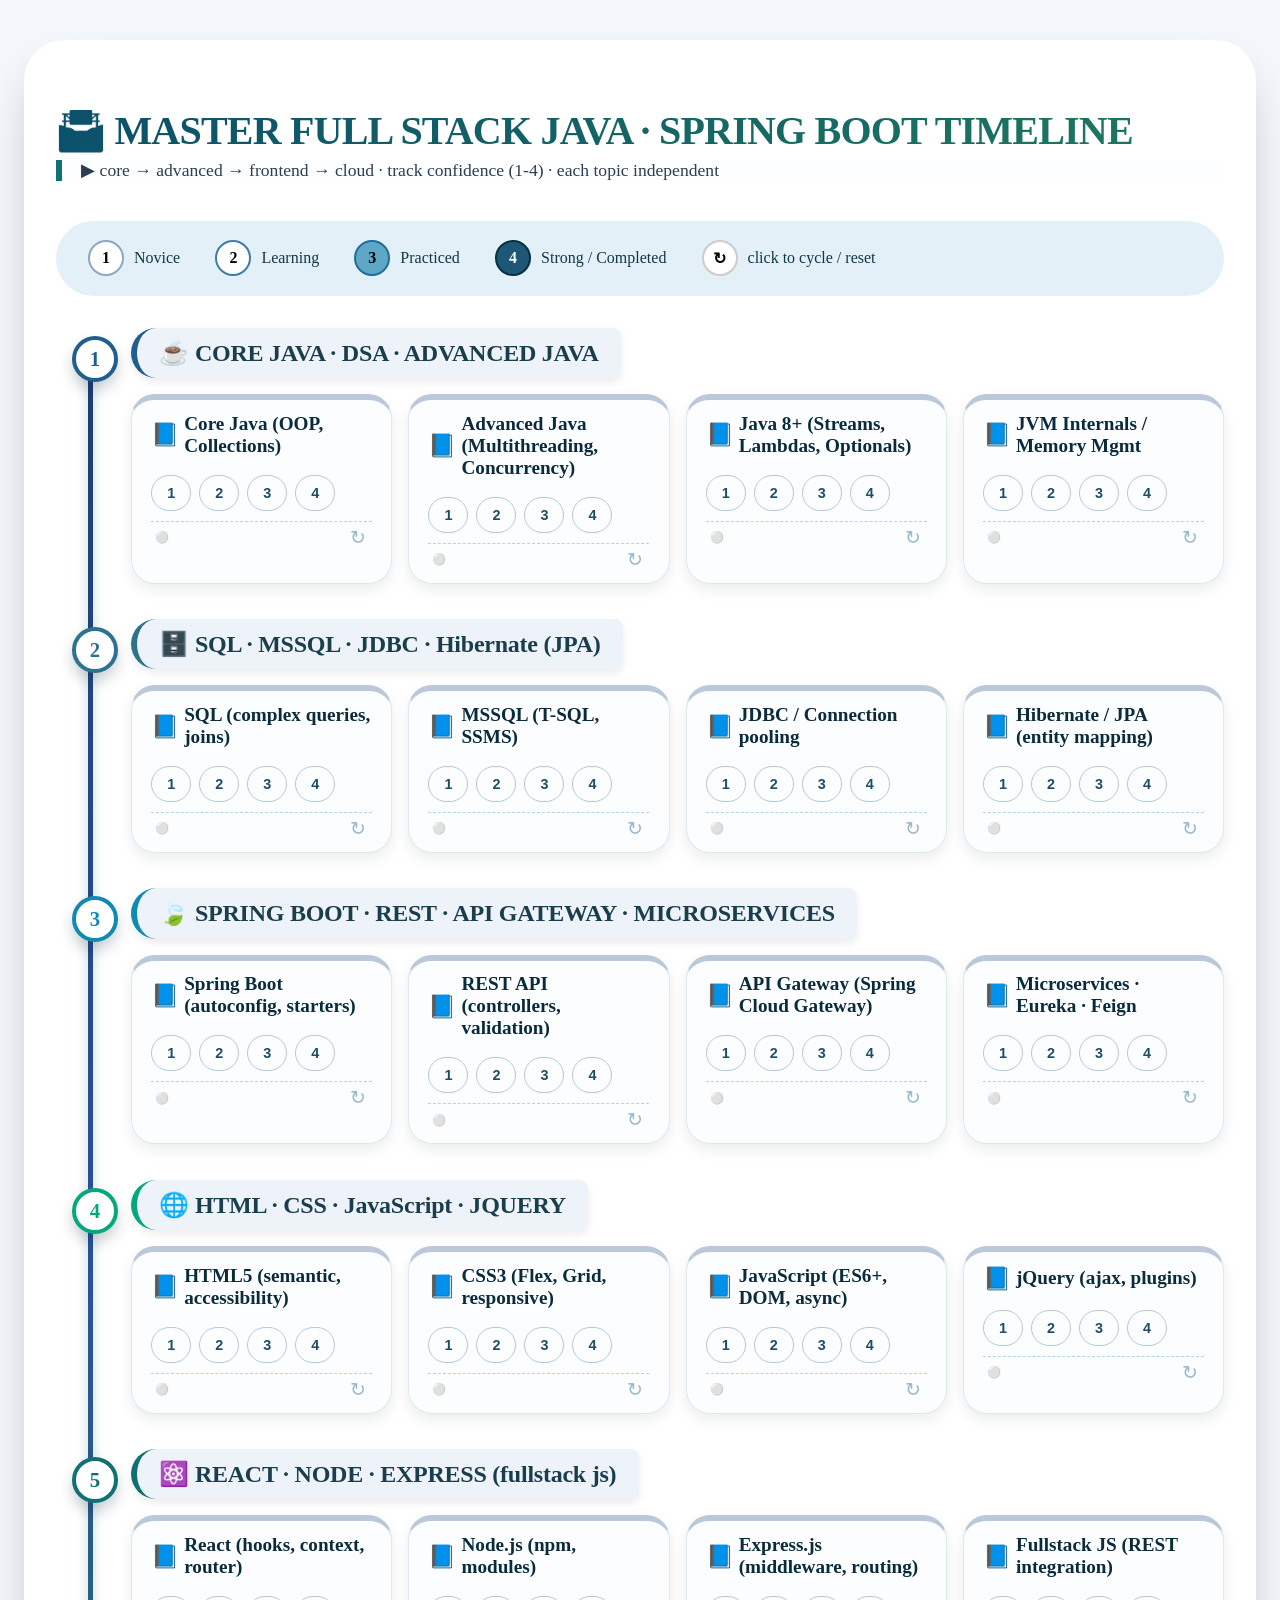
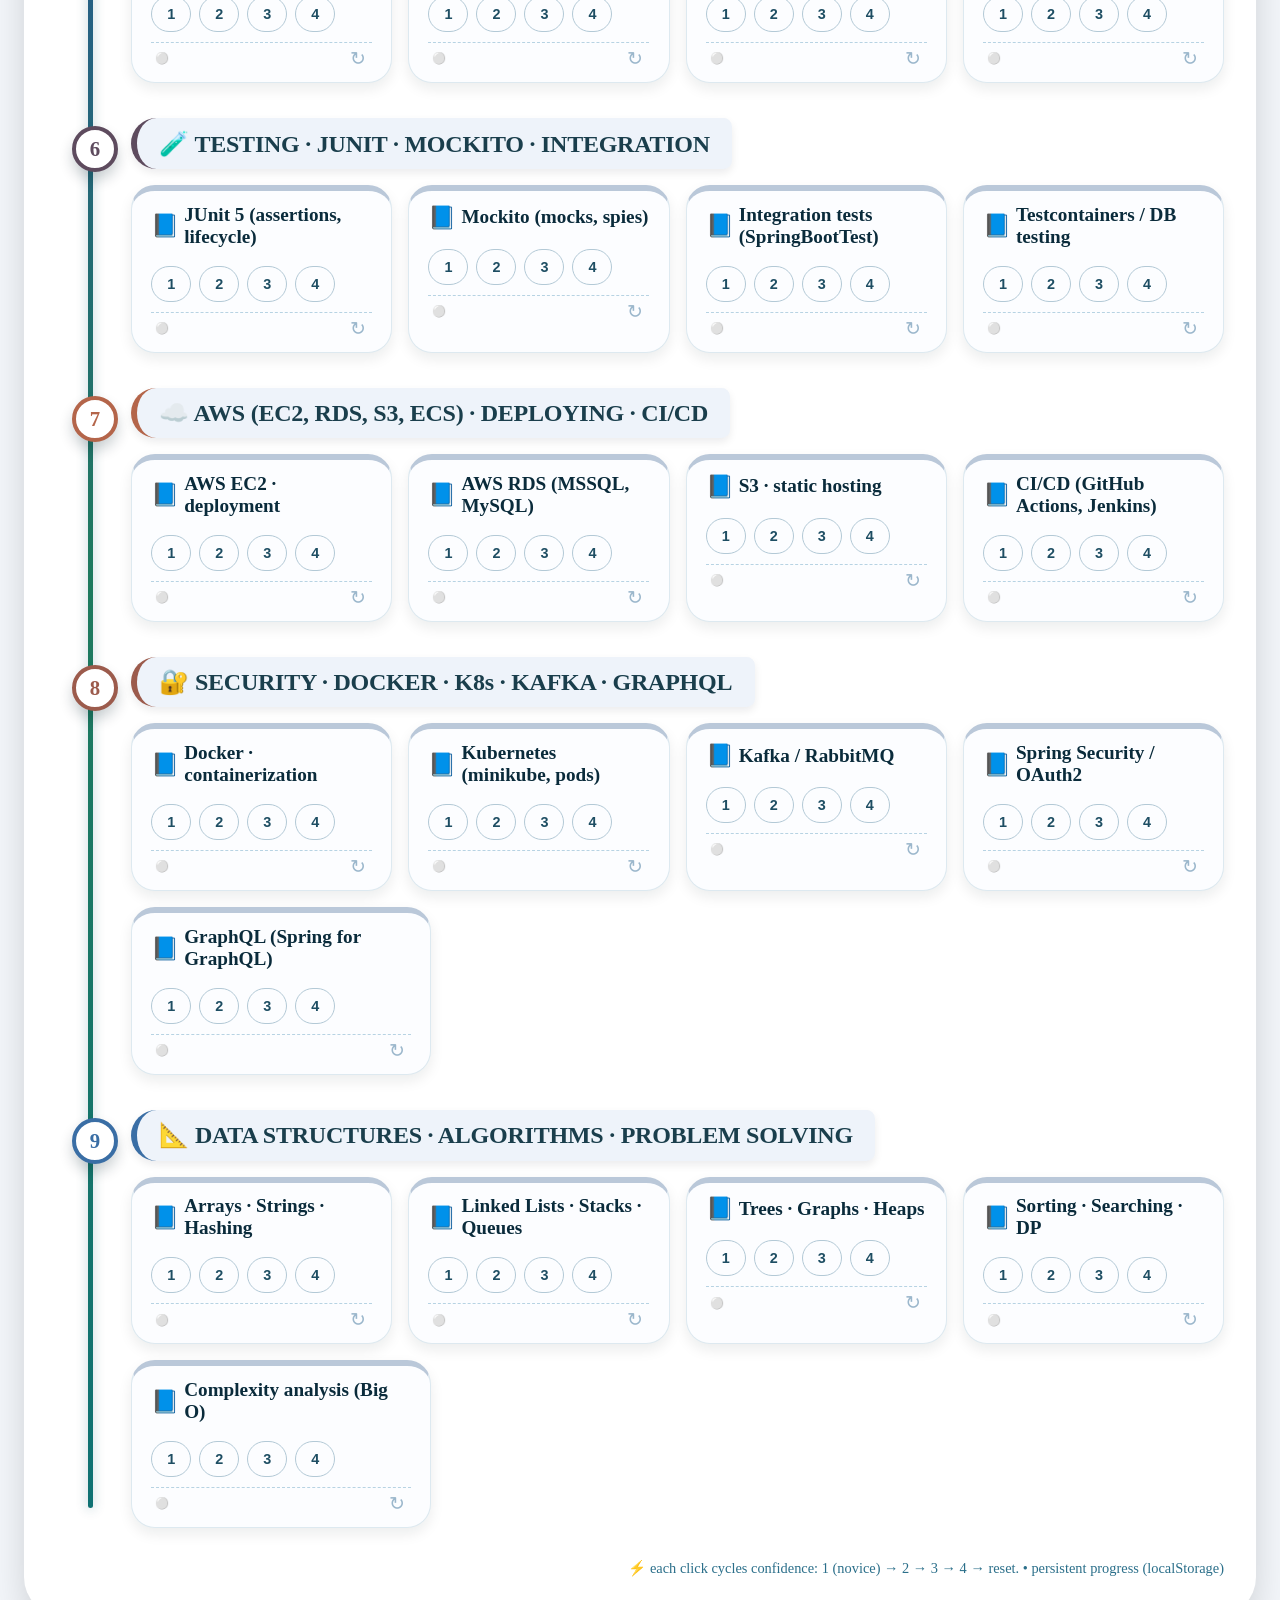
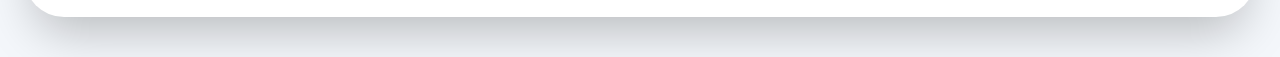
==== index.html @ e8935677 "full stack developer road map" ====
<!DOCTYPE html>
<html lang="en">

<head>
    <meta charset="UTF-8">
    <meta name="viewport" content="width=device-width, initial-scale=1.0">
    <title>Full Stack Java · SpringBoot · interactive roadmap</title>
    <link rel="stylesheet" href="style.css">
</head>

<body>
    <div class="roadmap-container">
        <h1>🛣️ MASTER FULL STACK JAVA · SPRING BOOT TIMELINE</h1>
        <div class="sub">▶ core → advanced → frontend → cloud · track confidence (1‑4) · each topic independent</div>

        <!-- LEGEND confidence levels -->
        <div class="legend">
            <div class="legend-item"><span class="legend-box" style="border-color:#8ba9c2;">1</span><span
                    class="legend-label">Novice</span></div>
            <div class="legend-item"><span class="legend-box" style="border-color:#3d7ea6;">2</span><span
                    class="legend-label">Learning</span></div>
            <div class="legend-item"><span class="legend-box"
                    style="border-color:#1f6e9c;background:#5fa7c7;">3</span><span class="legend-label">Practiced</span>
            </div>
            <div class="legend-item"><span class="legend-box"
                    style="border-color:#073042;background:#1e5775;color:white;">4</span><span
                    class="legend-label">Strong / Completed</span></div>
            <div class="legend-item"><span class="legend-box" style="border-color:#ccc; background:#fff;">↻</span><span
                    class="legend-label">click to cycle / reset</span></div>
        </div>

        <!-- TIMELINE BLOCKS (milestones) -->
        <div class="timeline" id="timelineRoot">
            <!-- MILESTONE 1 · CORE JAVA & DSA -->
            <div class="milestone" data-milestone="1">
                <div class="milestone-marker">1</div>
                <div class="milestone-header" style="border-left-color: #1f5e8e;">☕ CORE JAVA · DSA · ADVANCED JAVA
                </div>
                <div class="topic-grid" id="group-core"></div>
            </div>

            <!-- MILESTONE 2 · DATABASE & BACKEND BASICS -->
            <div class="milestone" data-milestone="2">
                <div class="milestone-marker">2</div>
                <div class="milestone-header" style="border-left-color: #2d728f;">🗄️ SQL · MSSQL · JDBC · Hibernate
                    (JPA)</div>
                <div class="topic-grid" id="group-db"></div>
            </div>

            <!-- MILESTONE 3 · SPRING BOOT & REST & API GATEWAY -->
            <div class="milestone" data-milestone="3">
                <div class="milestone-marker">3</div>
                <div class="milestone-header" style="border-left-color: #118ab2;">🍃 SPRING BOOT · REST · API GATEWAY ·
                    MICROSERVICES</div>
                <div class="topic-grid" id="group-spring"></div>
            </div>

            <!-- MILESTONE 4 · FRONTEND FUNDAMENTALS (HTML/CSS/JS) -->
            <div class="milestone" data-milestone="4">
                <div class="milestone-marker">4</div>
                <div class="milestone-header" style="border-left-color: #06a77d;">🌐 HTML · CSS · JavaScript · JQUERY
                </div>
                <div class="topic-grid" id="group-front-core"></div>
            </div>

            <!-- MILESTONE 5 · ADVANCED FRONTEND & REACT -->
            <div class="milestone" data-milestone="5">
                <div class="milestone-marker">5</div>
                <div class="milestone-header" style="border-left-color: #0f7173;">⚛️ REACT · NODE · EXPRESS (fullstack
                    js)</div>
                <div class="topic-grid" id="group-react"></div>
            </div>

            <!-- MILESTONE 6 · TESTING · JUNIT · DEV OPS BASICS -->
            <div class="milestone" data-milestone="6">
                <div class="milestone-marker">6</div>
                <div class="milestone-header" style="border-left-color: #5e4b5e;">🧪 TESTING · JUNIT · MOCKITO ·
                    INTEGRATION</div>
                <div class="topic-grid" id="group-test"></div>
            </div>

            <!-- MILESTONE 7 · AWS · DEPLOYMENT -->
            <div class="milestone" data-milestone="7">
                <div class="milestone-marker">7</div>
                <div class="milestone-header" style="border-left-color: #b4654a;">☁️ AWS (EC2, RDS, S3, ECS) · DEPLOYING
                    · CI/CD</div>
                <div class="topic-grid" id="group-aws"></div>
            </div>

            <!-- MILESTONE 8 · ADDITIONAL MASTER TOPICS (extra) -->
            <div class="milestone" data-milestone="8">
                <div class="milestone-marker">8</div>
                <div class="milestone-header" style="border-left-color: #9c5b4c;">🔐 SECURITY · DOCKER · K8s · KAFKA ·
                    GRAPHQL</div>
                <div class="topic-grid" id="group-master"></div>
            </div>

            <!-- MILESTONE 9 · DATA STRUCTURES & ALGORITHMS (explicit) -->
            <div class="milestone" data-milestone="9">
                <div class="milestone-marker">9</div>
                <div class="milestone-header" style="border-left-color: #3a6ea5;">📐 DATA STRUCTURES · ALGORITHMS ·
                    PROBLEM SOLVING</div>
                <div class="topic-grid" id="group-dsa"></div>
            </div>
        </div>

        <div class="footer-note">
            ⚡ each click cycles confidence: 1 (novice) → 2 → 3 → 4 → reset. • persistent progress (localStorage)
        </div>
    </div>

    <script>
        (function () {
            // ---------- master topic list with categories ----------
            const topics = [
                // milestone 1 (core java & advanced)
                { id: 'core1', name: 'Core Java (OOP, Collections)', milestone: 1 },
                { id: 'core2', name: 'Advanced Java (Multithreading, Concurrency)', milestone: 1 },
                { id: 'core3', name: 'Java 8+ (Streams, Lambdas, Optionals)', milestone: 1 },
                { id: 'core4', name: 'JVM Internals / Memory Mgmt', milestone: 1 },
                // milestone 2 (sql, mssql, jpa)
                { id: 'db1', name: 'SQL (complex queries, joins)', milestone: 2 },
                { id: 'db2', name: 'MSSQL (T-SQL, SSMS)', milestone: 2 },
                { id: 'db3', name: 'JDBC / Connection pooling', milestone: 2 },
                { id: 'db4', name: 'Hibernate / JPA (entity mapping)', milestone: 2 },
                // milestone 3 (spring boot, api gateway, rest)
                { id: 'sb1', name: 'Spring Boot (autoconfig, starters)', milestone: 3 },
                { id: 'sb2', name: 'REST API (controllers, validation)', milestone: 3 },
                { id: 'sb3', name: 'API Gateway (Spring Cloud Gateway)', milestone: 3 },
                { id: 'sb4', name: 'Microservices · Eureka · Feign', milestone: 3 },
                // milestone 4 (html, css, js, jquery)
                { id: 'front1', name: 'HTML5 (semantic, accessibility)', milestone: 4 },
                { id: 'front2', name: 'CSS3 (Flex, Grid, responsive)', milestone: 4 },
                { id: 'front3', name: 'JavaScript (ES6+, DOM, async)', milestone: 4 },
                { id: 'front4', name: 'jQuery (ajax, plugins)', milestone: 4 },
                // milestone 5 (react, node, express)
                { id: 'react1', name: 'React (hooks, context, router)', milestone: 5 },
                { id: 'react2', name: 'Node.js (npm, modules)', milestone: 5 },
                { id: 'react3', name: 'Express.js (middleware, routing)', milestone: 5 },
                { id: 'react4', name: 'Fullstack JS (REST integration)', milestone: 5 },
                // milestone 6 (junit, testing)
                { id: 'test1', name: 'JUnit 5 (assertions, lifecycle)', milestone: 6 },
                { id: 'test2', name: 'Mockito (mocks, spies)', milestone: 6 },
                { id: 'test3', name: 'Integration tests (SpringBootTest)', milestone: 6 },
                { id: 'test4', name: 'Testcontainers / DB testing', milestone: 6 },
                // milestone 7 (aws, deploying)
                { id: 'aws1', name: 'AWS EC2 · deployment', milestone: 7 },
                { id: 'aws2', name: 'AWS RDS (MSSQL, MySQL)', milestone: 7 },
                { id: 'aws3', name: 'S3 · static hosting', milestone: 7 },
                { id: 'aws4', name: 'CI/CD (GitHub Actions, Jenkins)', milestone: 7 },
                // milestone 8 (master / extra tech)
                { id: 'master1', name: 'Docker · containerization', milestone: 8 },
                { id: 'master2', name: 'Kubernetes (minikube, pods)', milestone: 8 },
                { id: 'master3', name: 'Kafka / RabbitMQ', milestone: 8 },
                { id: 'master4', name: 'Spring Security / OAuth2', milestone: 8 },
                { id: 'master5', name: 'GraphQL (Spring for GraphQL)', milestone: 8 },
                // milestone 9 (data structures & algorithms)
                { id: 'dsa1', name: 'Arrays · Strings · Hashing', milestone: 9 },
                { id: 'dsa2', name: 'Linked Lists · Stacks · Queues', milestone: 9 },
                { id: 'dsa3', name: 'Trees · Graphs · Heaps', milestone: 9 },
                { id: 'dsa4', name: 'Sorting · Searching · DP', milestone: 9 },
                { id: 'dsa5', name: 'Complexity analysis (Big O)', milestone: 9 },
            ];

            // store confidence values (0-4)  0 = none (displays as empty)
            let confidenceMap = new Map(); // id -> 1|2|3|4

            // ---------- load from localStorage ----------
            const stored = localStorage.getItem('fs_java_roadmap_conf');
            if (stored) {
                try {
                    const parsed = JSON.parse(stored);
                    if (Array.isArray(parsed)) {
                        parsed.forEach(([id, level]) => {
                            if (level >= 1 && level <= 4) confidenceMap.set(id, level);
                        });
                    }
                } catch (e) { }
            }

            // ---------- helper to save ----------
            function saveToStorage() {
                const arr = Array.from(confidenceMap.entries());
                localStorage.setItem('fs_java_roadmap_conf', JSON.stringify(arr));
            }

            // ---------- render topic card ----------
            function renderTopic(topic) {
                const conf = confidenceMap.get(topic.id) || 0;
                const card = document.createElement('div');
                card.className = 'topic-card';
                card.dataset.id = topic.id;
                card.dataset.milestone = topic.milestone;

                const titleDiv = document.createElement('div');
                titleDiv.className = 'topic-title';
                titleDiv.innerHTML = `<span>📘</span> ${topic.name}`;

                const levelsDiv = document.createElement('div');
                levelsDiv.className = 'confidence-levels';

                // create four confidence buttons
                for (let i = 1; i <= 4; i++) {
                    const btn = document.createElement('button');
                    btn.className = `conf-btn ${conf === i ? `active-${i}` : ''}`;
                    btn.textContent = i;
                    btn.dataset.level = i;
                    btn.addEventListener('click', (e) => {
                        e.stopPropagation();
                        let current = confidenceMap.get(topic.id) || 0;
                        let newLevel;
                        if (current === i) {
                            // same as current -> reset to 0 (remove)
                            confidenceMap.delete(topic.id);
                            newLevel = 0;
                        } else {
                            confidenceMap.set(topic.id, i);
                            newLevel = i;
                        }
                        saveToStorage();
                        // re-render whole milestone group (to keep consistent)
                        renderMilestoneGroup(topic.milestone);
                    });
                    levelsDiv.appendChild(btn);
                }

                // reset button (fast reset)
                const footerDiv = document.createElement('div');
                footerDiv.className = 'card-footer';
                const resetBtn = document.createElement('button');
                resetBtn.className = 'reset-topic';
                resetBtn.innerHTML = '↻';
                resetBtn.title = 'reset confidence';
                resetBtn.addEventListener('click', (e) => {
                    e.stopPropagation();
                    if (confidenceMap.has(topic.id)) {
                        confidenceMap.delete(topic.id);
                        saveToStorage();
                        renderMilestoneGroup(topic.milestone);
                    }
                });

                const confLabel = document.createElement('span');
                confLabel.className = 'conf-label';
                confLabel.textContent = conf ? `Lv ${conf}` : '⚪';

                footerDiv.appendChild(confLabel);
                footerDiv.appendChild(resetBtn);

                card.appendChild(titleDiv);
                card.appendChild(levelsDiv);
                card.appendChild(footerDiv);
                return card;
            }

            // render a whole milestone group (by number)
            function renderMilestoneGroup(milestoneNum) {
                const groupMap = {
                    1: 'group-core',
                    2: 'group-db',
                    3: 'group-spring',
                    4: 'group-front-core',
                    5: 'group-react',
                    6: 'group-test',
                    7: 'group-aws',
                    8: 'group-master',
                    9: 'group-dsa',
                };
                const containerId = groupMap[milestoneNum];
                if (!containerId) return;
                const container = document.getElementById(containerId);
                if (!container) return;

                // clear container
                container.innerHTML = '';
                const filtered = topics.filter(t => t.milestone === milestoneNum);
                filtered.forEach(t => {
                    container.appendChild(renderTopic(t));
                });
            }

            // initial render of all groups
            function renderAll() {
                for (let m = 1; m <= 9; m++) {
                    renderMilestoneGroup(m);
                }
            }

            renderAll();

            // optional: global reset (double-click on header resets milestone? not needed but ok)
            // ensure local storage updates

            // save any missing
            window.addEventListener('beforeunload', function () {
                saveToStorage();
            });

            // if you want to allow resetting a milestone: implement later
        })();
    </script>
    <!-- extra manual: guarantee that dsa topics includes all needed -->
    <!-- also includes api fetch gateway, express, node, etc. already present -->
</body>

</html>
---- style.css ----
<style>* {
    box-sizing: border-box;
    margin: 0;
    font-family: 'Inter', 'Segoe UI', system-ui, sans-serif;
}

body {
    background: #f4f7fb;
    display: flex;
    justify-content: center;
    padding: 2rem 1rem;
}

.roadmap-container {
    max-width: 1300px;
    width: 100%;
    background: white;
    border-radius: 2.5rem;
    box-shadow: 0 25px 50px -12px rgba(0, 0, 0, 0.25);
    padding: 2.5rem 2rem;
}

h1 {
    font-size: 2.5rem;
    font-weight: 700;
    letter-spacing: -0.02em;
    background: linear-gradient(145deg, #0B4F6C, #1E7A5E);
    -webkit-background-clip: text;
    -webkit-text-fill-color: transparent;
    background-clip: text;
    margin-bottom: 0.4rem;
    display: flex;
    align-items: center;
    gap: 0.75rem;
}

.sub {
    color: #2c3e50;
    font-size: 1.1rem;
    margin-bottom: 2.5rem;
    border-left: 6px solid #0F7173;
    padding-left: 1.2rem;
    background: #f0f9ff30;
    border-radius: 0 8px 8px 0;
}

/* timeline structure */
.timeline {
    position: relative;
    display: flex;
    flex-direction: column;
    margin: 2rem 0;
}

.timeline::before {
    content: '';
    position: absolute;
    left: 32px;
    top: 20px;
    bottom: 20px;
    width: 5px;
    background: linear-gradient(to bottom, #1e3c72, #2a5298, #1e7a5e, #0F7173);
    border-radius: 8px;
    box-shadow: 0 2px 12px rgba(0, 80, 100, 0.3);
}

/* milestone group */
.milestone {
    position: relative;
    margin-bottom: 2.2rem;
    padding-left: 75px;
}

.milestone:last-child {
    margin-bottom: 0;
}

.milestone-marker {
    position: absolute;
    left: 16px;
    top: 8px;
    width: 38px;
    height: 38px;
    background: white;
    border: 4px solid;
    border-radius: 40px;
    display: flex;
    align-items: center;
    justify-content: center;
    font-weight: 800;
    font-size: 1.3rem;
    box-shadow: 0 8px 14px rgba(0, 30, 40, 0.2);
    z-index: 3;
}

.milestone:nth-child(1) .milestone-marker {
    border-color: #1f5e8e;
    color: #1f5e8e;
}

.milestone:nth-child(2) .milestone-marker {
    border-color: #2d728f;
    color: #2d728f;
}

.milestone:nth-child(3) .milestone-marker {
    border-color: #118ab2;
    color: #118ab2;
}

.milestone:nth-child(4) .milestone-marker {
    border-color: #06a77d;
    color: #06a77d;
}

.milestone:nth-child(5) .milestone-marker {
    border-color: #0f7173;
    color: #0f7173;
}

.milestone:nth-child(6) .milestone-marker {
    border-color: #5e4b5e;
    color: #5e4b5e;
}

.milestone:nth-child(7) .milestone-marker {
    border-color: #b4654a;
    color: #b4654a;
}

.milestone:nth-child(8) .milestone-marker {
    border-color: #9c5b4c;
    color: #9c5b4c;
}

.milestone:nth-child(9) .milestone-marker {
    border-color: #3a6ea5;
    color: #3a6ea5;
}

.milestone-header {
    background: #eef3fa;
    padding: 0.7rem 1.4rem;
    border-radius: 60px 20px 20px 60px;
    display: inline-block;
    font-weight: 700;
    font-size: 1.5rem;
    letter-spacing: -0.01em;
    color: #1a3e4c;
    box-shadow: 0 4px 8px rgba(0, 10, 20, 0.08);
    border-left: 6px solid currentColor;
    margin-bottom: 1rem;
}

.topic-grid {
    display: flex;
    flex-wrap: wrap;
    gap: 1rem;
}

.topic-card {
    background: white;
    border-radius: 24px;
    padding: 0.8rem 1.2rem 0.8rem 1.2rem;
    box-shadow: 0 6px 14px rgba(0, 20, 30, 0.08);
    border: 1px solid #dde9f0;
    flex: 1 1 200px;
    max-width: 260px;
    min-width: 190px;
    transition: 0.2s;
    border-top: 6px solid #bac8d9;
    display: flex;
    flex-direction: column;
    background: #fcfdff;
}

.topic-card:hover {
    transform: translateY(-4px);
    box-shadow: 0 18px 28px -6px #1e4b5e30;
}

.topic-title {
    font-weight: 700;
    font-size: 1.2rem;
    color: #0a2b3b;
    display: flex;
    align-items: center;
    gap: 5px;
    margin-bottom: 8px;
}

.topic-title span {
    font-size: 1.4rem;
}

.confidence-levels {
    display: flex;
    gap: 8px;
    margin: 10px 0 4px;
    flex-wrap: wrap;
}

.conf-btn {
    background: transparent;
    border: 1.5px solid #b3c9d6;
    color: #1e4e63;
    width: 40px;
    height: 36px;
    border-radius: 40px;
    font-weight: 700;
    font-size: 0.9rem;
    cursor: pointer;
    display: flex;
    align-items: center;
    justify-content: center;
    transition: 0.15s;
}

.conf-btn.active-1 {
    background: #ccdee8;
    border-color: #3d7ea6;
    color: #0f3750;
    box-shadow: 0 2px 6px #2c7aa050;
}

.conf-btn.active-2 {
    background: #a9cee4;
    border-color: #1f6e9c;
    color: #0b2b3f;
    font-weight: 800;
}

.conf-btn.active-3 {
    background: #5fa7c7;
    border-color: #0d4f73;
    color: white;
}

.conf-btn.active-4 {
    background: #1e5775;
    border-color: #073042;
    color: white;
    font-weight: 800;
    box-shadow: 0 0 0 2px white, 0 0 0 4px #1e5775;
}

.conf-label {
    font-size: 0.7rem;
    text-transform: uppercase;
    letter-spacing: 0.4px;
    color: #326f8c;
    margin-left: 4px;
}

.card-footer {
    font-size: 0.75rem;
    color: #647e94;
    display: flex;
    justify-content: space-between;
    align-items: center;
    margin-top: 6px;
    border-top: 1px dashed #b7d3e3;
    padding-top: 5px;
}

.reset-topic {
    background: none;
    border: none;
    color: #9bb7cc;
    font-size: 1.2rem;
    cursor: pointer;
    border-radius: 20px;
    line-height: 1;
}

.reset-topic:hover {
    color: #d1524d;
}

/* legend */
.legend {
    display: flex;
    flex-wrap: wrap;
    gap: 2.2rem;
    background: #e3f0f7;
    padding: 1.2rem 2rem;
    border-radius: 48px;
    margin: 2.5rem 0 0.5rem;
    align-items: center;
}

.legend-item {
    display: flex;
    align-items: center;
    gap: 10px;
}

.legend-box {
    width: 32px;
    height: 32px;
    border-radius: 32px;
    border: 2px solid;
    background: white;
    font-weight: 800;
    display: flex;
    align-items: center;
    justify-content: center;
}

.legend-label {
    font-weight: 500;
    color: #103845;
}

.footer-note {
    text-align: right;
    font-size: 0.9rem;
    color: #2b6f8a;
    margin-top: 1rem;
}

button {
    user-select: none;
}

</style>
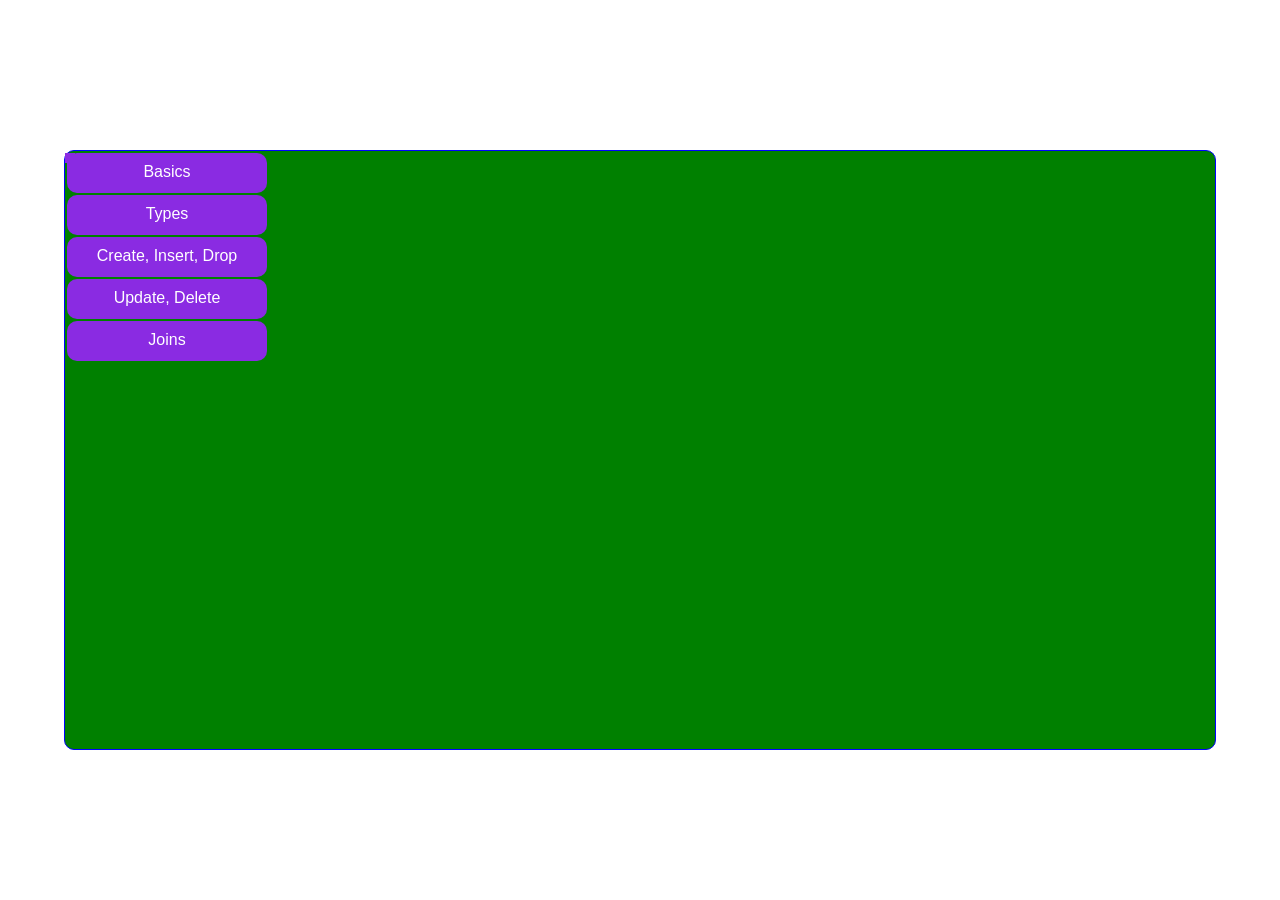
==== commit 30e772b8: "Full stack Developer Roadmap" ====
--- a/index.html
+++ b/index.html
@@ -1,306 +1,28 @@
 <!DOCTYPE html>
 <html lang="en">
-
 <head>
     <meta charset="UTF-8">
     <meta name="viewport" content="width=device-width, initial-scale=1.0">
-    <title>Full Stack Java · SpringBoot · interactive roadmap</title>
+    <title>Full Stack Developer Road Map </title>
     <link rel="stylesheet" href="style.css">
 </head>
+<body>
 
-<body>
-    <div class="roadmap-container">
-        <h1>🛣️ MASTER FULL STACK JAVA · SPRING BOOT TIMELINE</h1>
-        <div class="sub">▶ core → advanced → frontend → cloud · track confidence (1‑4) · each topic independent</div>
-
-        <!-- LEGEND confidence levels -->
-        <div class="legend">
-            <div class="legend-item"><span class="legend-box" style="border-color:#8ba9c2;">1</span><span
-                    class="legend-label">Novice</span></div>
-            <div class="legend-item"><span class="legend-box" style="border-color:#3d7ea6;">2</span><span
-                    class="legend-label">Learning</span></div>
-            <div class="legend-item"><span class="legend-box"
-                    style="border-color:#1f6e9c;background:#5fa7c7;">3</span><span class="legend-label">Practiced</span>
-            </div>
-            <div class="legend-item"><span class="legend-box"
-                    style="border-color:#073042;background:#1e5775;color:white;">4</span><span
-                    class="legend-label">Strong / Completed</span></div>
-            <div class="legend-item"><span class="legend-box" style="border-color:#ccc; background:#fff;">↻</span><span
-                    class="legend-label">click to cycle / reset</span></div>
-        </div>
-
-        <!-- TIMELINE BLOCKS (milestones) -->
-        <div class="timeline" id="timelineRoot">
-            <!-- MILESTONE 1 · CORE JAVA & DSA -->
-            <div class="milestone" data-milestone="1">
-                <div class="milestone-marker">1</div>
-                <div class="milestone-header" style="border-left-color: #1f5e8e;">☕ CORE JAVA · DSA · ADVANCED JAVA
-                </div>
-                <div class="topic-grid" id="group-core"></div>
+    <div class="container">
+        <div class="sql-container">
+            <div class="sql-concepts">
+                <div class="concept">Basics</div>
+                <div class="concept">Types</div>
+                <div class="concept">Create, Insert, Drop</div>
+                <div class="concept">Update, Delete</div>
+                <div class="concept">Joins</div>
             </div>
 
-            <!-- MILESTONE 2 · DATABASE & BACKEND BASICS -->
-            <div class="milestone" data-milestone="2">
-                <div class="milestone-marker">2</div>
-                <div class="milestone-header" style="border-left-color: #2d728f;">🗄️ SQL · MSSQL · JDBC · Hibernate
-                    (JPA)</div>
-                <div class="topic-grid" id="group-db"></div>
-            </div>
-
-            <!-- MILESTONE 3 · SPRING BOOT & REST & API GATEWAY -->
-            <div class="milestone" data-milestone="3">
-                <div class="milestone-marker">3</div>
-                <div class="milestone-header" style="border-left-color: #118ab2;">🍃 SPRING BOOT · REST · API GATEWAY ·
-                    MICROSERVICES</div>
-                <div class="topic-grid" id="group-spring"></div>
-            </div>
-
-            <!-- MILESTONE 4 · FRONTEND FUNDAMENTALS (HTML/CSS/JS) -->
-            <div class="milestone" data-milestone="4">
-                <div class="milestone-marker">4</div>
-                <div class="milestone-header" style="border-left-color: #06a77d;">🌐 HTML · CSS · JavaScript · JQUERY
-                </div>
-                <div class="topic-grid" id="group-front-core"></div>
-            </div>
-
-            <!-- MILESTONE 5 · ADVANCED FRONTEND & REACT -->
-            <div class="milestone" data-milestone="5">
-                <div class="milestone-marker">5</div>
-                <div class="milestone-header" style="border-left-color: #0f7173;">⚛️ REACT · NODE · EXPRESS (fullstack
-                    js)</div>
-                <div class="topic-grid" id="group-react"></div>
-            </div>
-
-            <!-- MILESTONE 6 · TESTING · JUNIT · DEV OPS BASICS -->
-            <div class="milestone" data-milestone="6">
-                <div class="milestone-marker">6</div>
-                <div class="milestone-header" style="border-left-color: #5e4b5e;">🧪 TESTING · JUNIT · MOCKITO ·
-                    INTEGRATION</div>
-                <div class="topic-grid" id="group-test"></div>
-            </div>
-
-            <!-- MILESTONE 7 · AWS · DEPLOYMENT -->
-            <div class="milestone" data-milestone="7">
-                <div class="milestone-marker">7</div>
-                <div class="milestone-header" style="border-left-color: #b4654a;">☁️ AWS (EC2, RDS, S3, ECS) · DEPLOYING
-                    · CI/CD</div>
-                <div class="topic-grid" id="group-aws"></div>
-            </div>
-
-            <!-- MILESTONE 8 · ADDITIONAL MASTER TOPICS (extra) -->
-            <div class="milestone" data-milestone="8">
-                <div class="milestone-marker">8</div>
-                <div class="milestone-header" style="border-left-color: #9c5b4c;">🔐 SECURITY · DOCKER · K8s · KAFKA ·
-                    GRAPHQL</div>
-                <div class="topic-grid" id="group-master"></div>
-            </div>
-
-            <!-- MILESTONE 9 · DATA STRUCTURES & ALGORITHMS (explicit) -->
-            <div class="milestone" data-milestone="9">
-                <div class="milestone-marker">9</div>
-                <div class="milestone-header" style="border-left-color: #3a6ea5;">📐 DATA STRUCTURES · ALGORITHMS ·
-                    PROBLEM SOLVING</div>
-                <div class="topic-grid" id="group-dsa"></div>
-            </div>
-        </div>
-
-        <div class="footer-note">
-            ⚡ each click cycles confidence: 1 (novice) → 2 → 3 → 4 → reset. • persistent progress (localStorage)
         </div>
     </div>
+    
 
-    <script>
-        (function () {
-            // ---------- master topic list with categories ----------
-            const topics = [
-                // milestone 1 (core java & advanced)
-                { id: 'core1', name: 'Core Java (OOP, Collections)', milestone: 1 },
-                { id: 'core2', name: 'Advanced Java (Multithreading, Concurrency)', milestone: 1 },
-                { id: 'core3', name: 'Java 8+ (Streams, Lambdas, Optionals)', milestone: 1 },
-                { id: 'core4', name: 'JVM Internals / Memory Mgmt', milestone: 1 },
-                // milestone 2 (sql, mssql, jpa)
-                { id: 'db1', name: 'SQL (complex queries, joins)', milestone: 2 },
-                { id: 'db2', name: 'MSSQL (T-SQL, SSMS)', milestone: 2 },
-                { id: 'db3', name: 'JDBC / Connection pooling', milestone: 2 },
-                { id: 'db4', name: 'Hibernate / JPA (entity mapping)', milestone: 2 },
-                // milestone 3 (spring boot, api gateway, rest)
-                { id: 'sb1', name: 'Spring Boot (autoconfig, starters)', milestone: 3 },
-                { id: 'sb2', name: 'REST API (controllers, validation)', milestone: 3 },
-                { id: 'sb3', name: 'API Gateway (Spring Cloud Gateway)', milestone: 3 },
-                { id: 'sb4', name: 'Microservices · Eureka · Feign', milestone: 3 },
-                // milestone 4 (html, css, js, jquery)
-                { id: 'front1', name: 'HTML5 (semantic, accessibility)', milestone: 4 },
-                { id: 'front2', name: 'CSS3 (Flex, Grid, responsive)', milestone: 4 },
-                { id: 'front3', name: 'JavaScript (ES6+, DOM, async)', milestone: 4 },
-                { id: 'front4', name: 'jQuery (ajax, plugins)', milestone: 4 },
-                // milestone 5 (react, node, express)
-                { id: 'react1', name: 'React (hooks, context, router)', milestone: 5 },
-                { id: 'react2', name: 'Node.js (npm, modules)', milestone: 5 },
-                { id: 'react3', name: 'Express.js (middleware, routing)', milestone: 5 },
-                { id: 'react4', name: 'Fullstack JS (REST integration)', milestone: 5 },
-                // milestone 6 (junit, testing)
-                { id: 'test1', name: 'JUnit 5 (assertions, lifecycle)', milestone: 6 },
-                { id: 'test2', name: 'Mockito (mocks, spies)', milestone: 6 },
-                { id: 'test3', name: 'Integration tests (SpringBootTest)', milestone: 6 },
-                { id: 'test4', name: 'Testcontainers / DB testing', milestone: 6 },
-                // milestone 7 (aws, deploying)
-                { id: 'aws1', name: 'AWS EC2 · deployment', milestone: 7 },
-                { id: 'aws2', name: 'AWS RDS (MSSQL, MySQL)', milestone: 7 },
-                { id: 'aws3', name: 'S3 · static hosting', milestone: 7 },
-                { id: 'aws4', name: 'CI/CD (GitHub Actions, Jenkins)', milestone: 7 },
-                // milestone 8 (master / extra tech)
-                { id: 'master1', name: 'Docker · containerization', milestone: 8 },
-                { id: 'master2', name: 'Kubernetes (minikube, pods)', milestone: 8 },
-                { id: 'master3', name: 'Kafka / RabbitMQ', milestone: 8 },
-                { id: 'master4', name: 'Spring Security / OAuth2', milestone: 8 },
-                { id: 'master5', name: 'GraphQL (Spring for GraphQL)', milestone: 8 },
-                // milestone 9 (data structures & algorithms)
-                { id: 'dsa1', name: 'Arrays · Strings · Hashing', milestone: 9 },
-                { id: 'dsa2', name: 'Linked Lists · Stacks · Queues', milestone: 9 },
-                { id: 'dsa3', name: 'Trees · Graphs · Heaps', milestone: 9 },
-                { id: 'dsa4', name: 'Sorting · Searching · DP', milestone: 9 },
-                { id: 'dsa5', name: 'Complexity analysis (Big O)', milestone: 9 },
-            ];
 
-            // store confidence values (0-4)  0 = none (displays as empty)
-            let confidenceMap = new Map(); // id -> 1|2|3|4
-
-            // ---------- load from localStorage ----------
-            const stored = localStorage.getItem('fs_java_roadmap_conf');
-            if (stored) {
-                try {
-                    const parsed = JSON.parse(stored);
-                    if (Array.isArray(parsed)) {
-                        parsed.forEach(([id, level]) => {
-                            if (level >= 1 && level <= 4) confidenceMap.set(id, level);
-                        });
-                    }
-                } catch (e) { }
-            }
-
-            // ---------- helper to save ----------
-            function saveToStorage() {
-                const arr = Array.from(confidenceMap.entries());
-                localStorage.setItem('fs_java_roadmap_conf', JSON.stringify(arr));
-            }
-
-            // ---------- render topic card ----------
-            function renderTopic(topic) {
-                const conf = confidenceMap.get(topic.id) || 0;
-                const card = document.createElement('div');
-                card.className = 'topic-card';
-                card.dataset.id = topic.id;
-                card.dataset.milestone = topic.milestone;
-
-                const titleDiv = document.createElement('div');
-                titleDiv.className = 'topic-title';
-                titleDiv.innerHTML = `<span>📘</span> ${topic.name}`;
-
-                const levelsDiv = document.createElement('div');
-                levelsDiv.className = 'confidence-levels';
-
-                // create four confidence buttons
-                for (let i = 1; i <= 4; i++) {
-                    const btn = document.createElement('button');
-                    btn.className = `conf-btn ${conf === i ? `active-${i}` : ''}`;
-                    btn.textContent = i;
-                    btn.dataset.level = i;
-                    btn.addEventListener('click', (e) => {
-                        e.stopPropagation();
-                        let current = confidenceMap.get(topic.id) || 0;
-                        let newLevel;
-                        if (current === i) {
-                            // same as current -> reset to 0 (remove)
-                            confidenceMap.delete(topic.id);
-                            newLevel = 0;
-                        } else {
-                            confidenceMap.set(topic.id, i);
-                            newLevel = i;
-                        }
-                        saveToStorage();
-                        // re-render whole milestone group (to keep consistent)
-                        renderMilestoneGroup(topic.milestone);
-                    });
-                    levelsDiv.appendChild(btn);
-                }
-
-                // reset button (fast reset)
-                const footerDiv = document.createElement('div');
-                footerDiv.className = 'card-footer';
-                const resetBtn = document.createElement('button');
-                resetBtn.className = 'reset-topic';
-                resetBtn.innerHTML = '↻';
-                resetBtn.title = 'reset confidence';
-                resetBtn.addEventListener('click', (e) => {
-                    e.stopPropagation();
-                    if (confidenceMap.has(topic.id)) {
-                        confidenceMap.delete(topic.id);
-                        saveToStorage();
-                        renderMilestoneGroup(topic.milestone);
-                    }
-                });
-
-                const confLabel = document.createElement('span');
-                confLabel.className = 'conf-label';
-                confLabel.textContent = conf ? `Lv ${conf}` : '⚪';
-
-                footerDiv.appendChild(confLabel);
-                footerDiv.appendChild(resetBtn);
-
-                card.appendChild(titleDiv);
-                card.appendChild(levelsDiv);
-                card.appendChild(footerDiv);
-                return card;
-            }
-
-            // render a whole milestone group (by number)
-            function renderMilestoneGroup(milestoneNum) {
-                const groupMap = {
-                    1: 'group-core',
-                    2: 'group-db',
-                    3: 'group-spring',
-                    4: 'group-front-core',
-                    5: 'group-react',
-                    6: 'group-test',
-                    7: 'group-aws',
-                    8: 'group-master',
-                    9: 'group-dsa',
-                };
-                const containerId = groupMap[milestoneNum];
-                if (!containerId) return;
-                const container = document.getElementById(containerId);
-                if (!container) return;
-
-                // clear container
-                container.innerHTML = '';
-                const filtered = topics.filter(t => t.milestone === milestoneNum);
-                filtered.forEach(t => {
-                    container.appendChild(renderTopic(t));
-                });
-            }
-
-            // initial render of all groups
-            function renderAll() {
-                for (let m = 1; m <= 9; m++) {
-                    renderMilestoneGroup(m);
-                }
-            }
-
-            renderAll();
-
-            // optional: global reset (double-click on header resets milestone? not needed but ok)
-            // ensure local storage updates
-
-            // save any missing
-            window.addEventListener('beforeunload', function () {
-                saveToStorage();
-            });
-
-            // if you want to allow resetting a milestone: implement later
-        })();
-    </script>
-    <!-- extra manual: guarantee that dsa topics includes all needed -->
-    <!-- also includes api fetch gateway, express, node, etc. already present -->
+    <script src="script.js"></script>
 </body>
-
 </html>
--- a/style.css
+++ b/style.css
@@ -1,326 +1,50 @@
-<style>* {
-    box-sizing: border-box;
-    margin: 0;
-    font-family: 'Inter', 'Segoe UI', system-ui, sans-serif;
+*,
+*::before,
+*::after{
+    margin:0 ;
+    padding: 0 ;
+    box-sizing: border-box ;
 }
 
-body {
-    background: #f4f7fb;
-    display: flex;
-    justify-content: center;
-    padding: 2rem 1rem;
+
+:root{
+
+    --prmary : gray ;
+    --secondary: blue ;
+    --tertiary: green ;
+
 }
 
-.roadmap-container {
-    max-width: 1300px;
-    width: 100%;
-    background: white;
-    border-radius: 2.5rem;
-    box-shadow: 0 25px 50px -12px rgba(0, 0, 0, 0.25);
-    padding: 2.5rem 2rem;
+
+body{
+    display: flex ;
+    justify-content: center ;
+    align-items: center ;
+    height: 100vh ;
+    font-family: 'Segoe UI', Tahoma, Geneva, Verdana, sans-serif;
 }
 
-h1 {
-    font-size: 2.5rem;
-    font-weight: 700;
-    letter-spacing: -0.02em;
-    background: linear-gradient(145deg, #0B4F6C, #1E7A5E);
-    -webkit-background-clip: text;
-    -webkit-text-fill-color: transparent;
-    background-clip: text;
-    margin-bottom: 0.4rem;
-    display: flex;
-    align-items: center;
-    gap: 0.75rem;
+div{
+    height: 10px ;
+    width: 10px ;
+    background-color: blueviolet ;
 }
 
-.sub {
-    color: #2c3e50;
-    font-size: 1.1rem;
-    margin-bottom: 2.5rem;
-    border-left: 6px solid #0F7173;
-    padding-left: 1.2rem;
-    background: #f0f9ff30;
-    border-radius: 0 8px 8px 0;
+.container{
+    border: 1px solid blue ;
+    background-color: green ;
+    width: 90%;
+    height: 600px ;
+    border-radius: 10px ;
 }
 
-/* timeline structure */
-.timeline {
-    position: relative;
-    display: flex;
-    flex-direction: column;
-    margin: 2rem 0;
-}
+.concept{
+    width: 200px ;
+    height: 40px ;
+    padding: 10px ;
+    border-radius: 10px ;
+    margin: 2px ;
+    text-align: center ;
+    color: white ;
 
-.timeline::before {
-    content: '';
-    position: absolute;
-    left: 32px;
-    top: 20px;
-    bottom: 20px;
-    width: 5px;
-    background: linear-gradient(to bottom, #1e3c72, #2a5298, #1e7a5e, #0F7173);
-    border-radius: 8px;
-    box-shadow: 0 2px 12px rgba(0, 80, 100, 0.3);
-}
-
-/* milestone group */
-.milestone {
-    position: relative;
-    margin-bottom: 2.2rem;
-    padding-left: 75px;
-}
-
-.milestone:last-child {
-    margin-bottom: 0;
-}
-
-.milestone-marker {
-    position: absolute;
-    left: 16px;
-    top: 8px;
-    width: 38px;
-    height: 38px;
-    background: white;
-    border: 4px solid;
-    border-radius: 40px;
-    display: flex;
-    align-items: center;
-    justify-content: center;
-    font-weight: 800;
-    font-size: 1.3rem;
-    box-shadow: 0 8px 14px rgba(0, 30, 40, 0.2);
-    z-index: 3;
-}
-
-.milestone:nth-child(1) .milestone-marker {
-    border-color: #1f5e8e;
-    color: #1f5e8e;
-}
-
-.milestone:nth-child(2) .milestone-marker {
-    border-color: #2d728f;
-    color: #2d728f;
-}
-
-.milestone:nth-child(3) .milestone-marker {
-    border-color: #118ab2;
-    color: #118ab2;
-}
-
-.milestone:nth-child(4) .milestone-marker {
-    border-color: #06a77d;
-    color: #06a77d;
-}
-
-.milestone:nth-child(5) .milestone-marker {
-    border-color: #0f7173;
-    color: #0f7173;
-}
-
-.milestone:nth-child(6) .milestone-marker {
-    border-color: #5e4b5e;
-    color: #5e4b5e;
-}
-
-.milestone:nth-child(7) .milestone-marker {
-    border-color: #b4654a;
-    color: #b4654a;
-}
-
-.milestone:nth-child(8) .milestone-marker {
-    border-color: #9c5b4c;
-    color: #9c5b4c;
-}
-
-.milestone:nth-child(9) .milestone-marker {
-    border-color: #3a6ea5;
-    color: #3a6ea5;
-}
-
-.milestone-header {
-    background: #eef3fa;
-    padding: 0.7rem 1.4rem;
-    border-radius: 60px 20px 20px 60px;
-    display: inline-block;
-    font-weight: 700;
-    font-size: 1.5rem;
-    letter-spacing: -0.01em;
-    color: #1a3e4c;
-    box-shadow: 0 4px 8px rgba(0, 10, 20, 0.08);
-    border-left: 6px solid currentColor;
-    margin-bottom: 1rem;
-}
-
-.topic-grid {
-    display: flex;
-    flex-wrap: wrap;
-    gap: 1rem;
-}
-
-.topic-card {
-    background: white;
-    border-radius: 24px;
-    padding: 0.8rem 1.2rem 0.8rem 1.2rem;
-    box-shadow: 0 6px 14px rgba(0, 20, 30, 0.08);
-    border: 1px solid #dde9f0;
-    flex: 1 1 200px;
-    max-width: 260px;
-    min-width: 190px;
-    transition: 0.2s;
-    border-top: 6px solid #bac8d9;
-    display: flex;
-    flex-direction: column;
-    background: #fcfdff;
-}
-
-.topic-card:hover {
-    transform: translateY(-4px);
-    box-shadow: 0 18px 28px -6px #1e4b5e30;
-}
-
-.topic-title {
-    font-weight: 700;
-    font-size: 1.2rem;
-    color: #0a2b3b;
-    display: flex;
-    align-items: center;
-    gap: 5px;
-    margin-bottom: 8px;
-}
-
-.topic-title span {
-    font-size: 1.4rem;
-}
-
-.confidence-levels {
-    display: flex;
-    gap: 8px;
-    margin: 10px 0 4px;
-    flex-wrap: wrap;
-}
-
-.conf-btn {
-    background: transparent;
-    border: 1.5px solid #b3c9d6;
-    color: #1e4e63;
-    width: 40px;
-    height: 36px;
-    border-radius: 40px;
-    font-weight: 700;
-    font-size: 0.9rem;
-    cursor: pointer;
-    display: flex;
-    align-items: center;
-    justify-content: center;
-    transition: 0.15s;
-}
-
-.conf-btn.active-1 {
-    background: #ccdee8;
-    border-color: #3d7ea6;
-    color: #0f3750;
-    box-shadow: 0 2px 6px #2c7aa050;
-}
-
-.conf-btn.active-2 {
-    background: #a9cee4;
-    border-color: #1f6e9c;
-    color: #0b2b3f;
-    font-weight: 800;
-}
-
-.conf-btn.active-3 {
-    background: #5fa7c7;
-    border-color: #0d4f73;
-    color: white;
-}
-
-.conf-btn.active-4 {
-    background: #1e5775;
-    border-color: #073042;
-    color: white;
-    font-weight: 800;
-    box-shadow: 0 0 0 2px white, 0 0 0 4px #1e5775;
-}
-
-.conf-label {
-    font-size: 0.7rem;
-    text-transform: uppercase;
-    letter-spacing: 0.4px;
-    color: #326f8c;
-    margin-left: 4px;
-}
-
-.card-footer {
-    font-size: 0.75rem;
-    color: #647e94;
-    display: flex;
-    justify-content: space-between;
-    align-items: center;
-    margin-top: 6px;
-    border-top: 1px dashed #b7d3e3;
-    padding-top: 5px;
-}
-
-.reset-topic {
-    background: none;
-    border: none;
-    color: #9bb7cc;
-    font-size: 1.2rem;
-    cursor: pointer;
-    border-radius: 20px;
-    line-height: 1;
-}
-
-.reset-topic:hover {
-    color: #d1524d;
-}
-
-/* legend */
-.legend {
-    display: flex;
-    flex-wrap: wrap;
-    gap: 2.2rem;
-    background: #e3f0f7;
-    padding: 1.2rem 2rem;
-    border-radius: 48px;
-    margin: 2.5rem 0 0.5rem;
-    align-items: center;
-}
-
-.legend-item {
-    display: flex;
-    align-items: center;
-    gap: 10px;
-}
-
-.legend-box {
-    width: 32px;
-    height: 32px;
-    border-radius: 32px;
-    border: 2px solid;
-    background: white;
-    font-weight: 800;
-    display: flex;
-    align-items: center;
-    justify-content: center;
-}
-
-.legend-label {
-    font-weight: 500;
-    color: #103845;
-}
-
-.footer-note {
-    text-align: right;
-    font-size: 0.9rem;
-    color: #2b6f8a;
-    margin-top: 1rem;
-}
-
-button {
-    user-select: none;
-}
-
-</style>+}
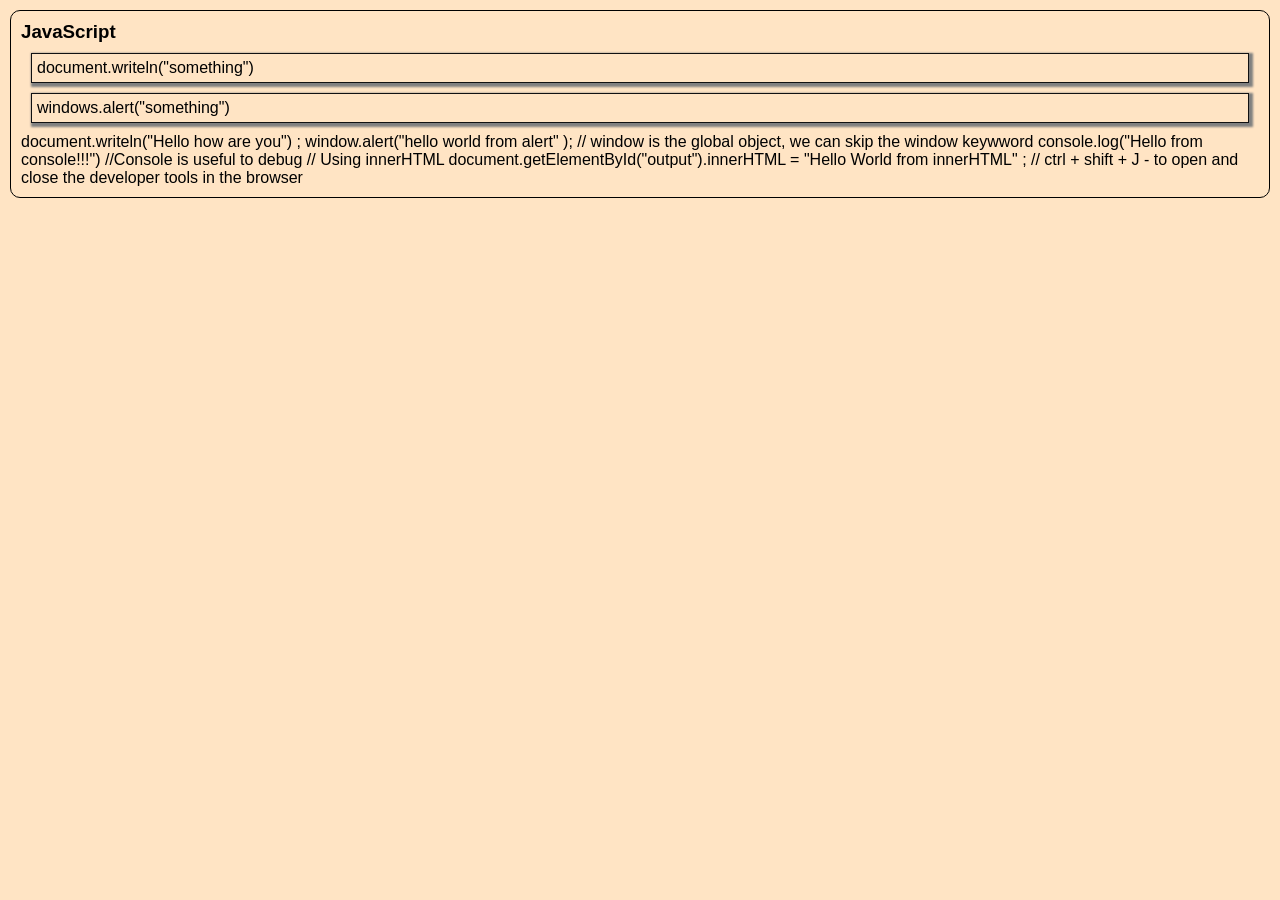
==== commit 2308a1c3: "practicing javascript" ====
--- a/index.html
+++ b/index.html
@@ -3,26 +3,31 @@
 <head>
     <meta charset="UTF-8">
     <meta name="viewport" content="width=device-width, initial-scale=1.0">
-    <title>Full Stack Developer Road Map </title>
-    <link rel="stylesheet" href="style.css">
+    <title>Full Stack Development RoadMap</title>
+    <link rel="stylesheet" href="styles.css">
 </head>
 <body>
 
     <div class="container">
-        <div class="sql-container">
-            <div class="sql-concepts">
-                <div class="concept">Basics</div>
-                <div class="concept">Types</div>
-                <div class="concept">Create, Insert, Drop</div>
-                <div class="concept">Update, Delete</div>
-                <div class="concept">Joins</div>
-            </div>
+        <h3>JavaScript</h3>
+        <div class="concepts">
+            <div class="concept">document.writeln("something")</div>
+            <div class="concept">windows.alert("something")</div>
+            document.writeln("Hello how are you") ;
+            window.alert("hello world from alert" );
+            // window is the global object, we can skip the window keywword
+            console.log("Hello from console!!!")
+            //Console is useful to debug
+            
+            
+            // Using innerHTML
+            document.getElementById("output").innerHTML = "Hello World from innerHTML" ;
+            // ctrl + shift + J - to open and close the developer tools in the browser
 
         </div>
     </div>
-    
-
 
     <script src="script.js"></script>
+    
 </body>
 </html>
--- a/styles.css
+++ b/styles.css
@@ -0,0 +1,32 @@
+*,
+*::before,
+*::after{
+    margin:0 ;
+    padding: 0 ;
+    box-sizing: border-box;
+}
+
+body{
+    background-color: bisque ;
+    display:flex ;
+    justify-content: center ;
+    align-items: center ;
+    font-family: 'Segoe UI', Tahoma, Geneva, Verdana, sans-serif;
+
+}
+
+.container{
+    border: 1px solid black ;
+    border-radius: 10px ;
+    padding: 10px ;
+    margin: 10px ;
+}
+
+.concept{
+    border: 1px solid rgb(17, 17, 18) ;
+    margin: 10px ;
+    padding: 5px ;
+    font-weight: 400 ;
+    box-shadow: 2px 2px 2px 2px gray ;
+
+}
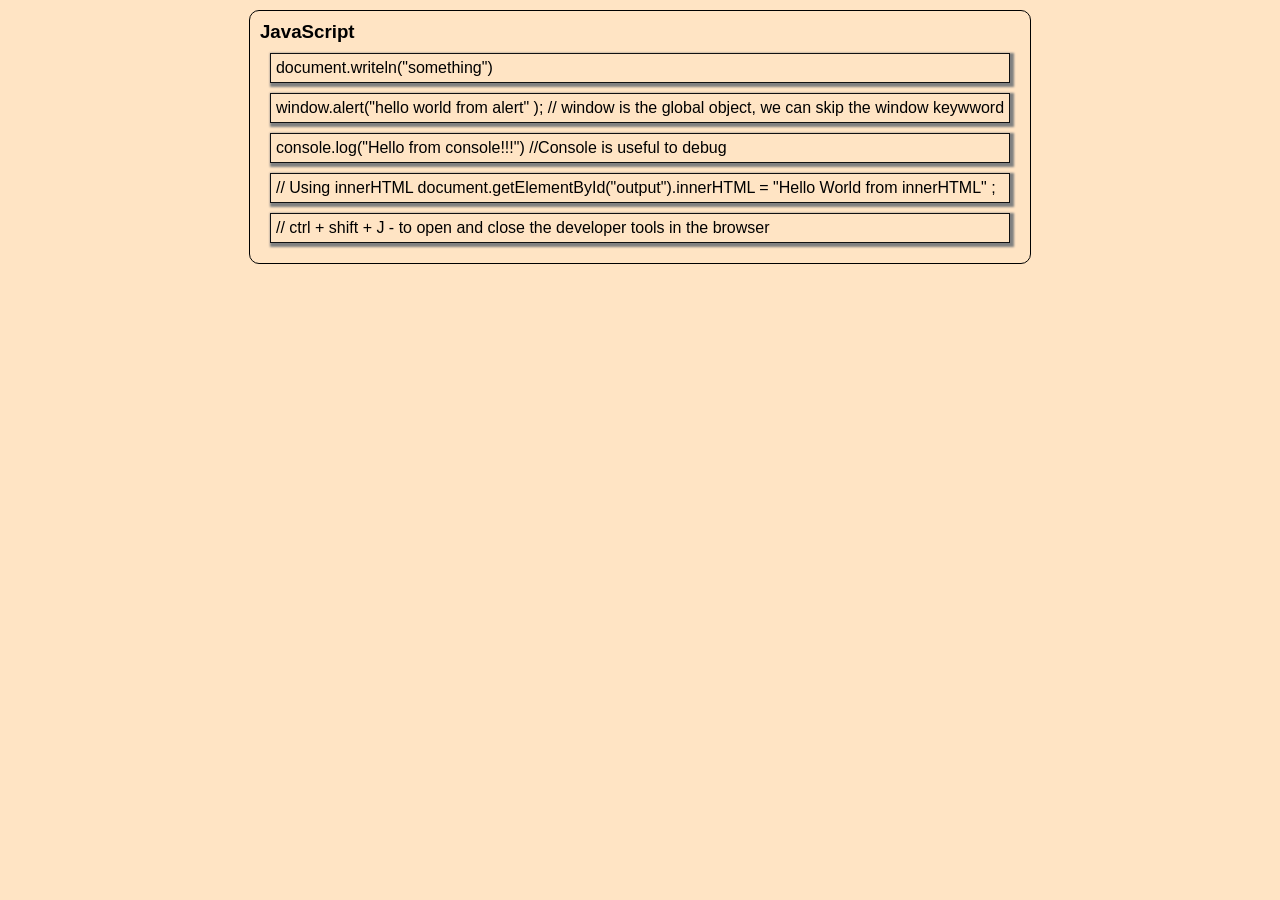
==== commit f6774c13: "Update index.html" ====
--- a/index.html
+++ b/index.html
@@ -12,18 +12,21 @@
         <h3>JavaScript</h3>
         <div class="concepts">
             <div class="concept">document.writeln("something")</div>
-            <div class="concept">windows.alert("something")</div>
-            document.writeln("Hello how are you") ;
-            window.alert("hello world from alert" );
+            <div class="concept">window.alert("hello world from alert" );
             // window is the global object, we can skip the window keywword
-            console.log("Hello from console!!!")
-            //Console is useful to debug
+            </div>
+            <div class="concept">console.log("Hello from console!!!")
+            //Console is useful to debug</div>
+            <div class="concept">// Using innerHTML
+            document.getElementById("output").innerHTML = "Hello World from innerHTML" ;
+            </div>
+            <div class="concept">// ctrl + shift + J - to open and close the developer tools in the browser
+</div>
             
             
-            // Using innerHTML
-            document.getElementById("output").innerHTML = "Hello World from innerHTML" ;
-            // ctrl + shift + J - to open and close the developer tools in the browser
-
+            
+            
+            
         </div>
     </div>
 
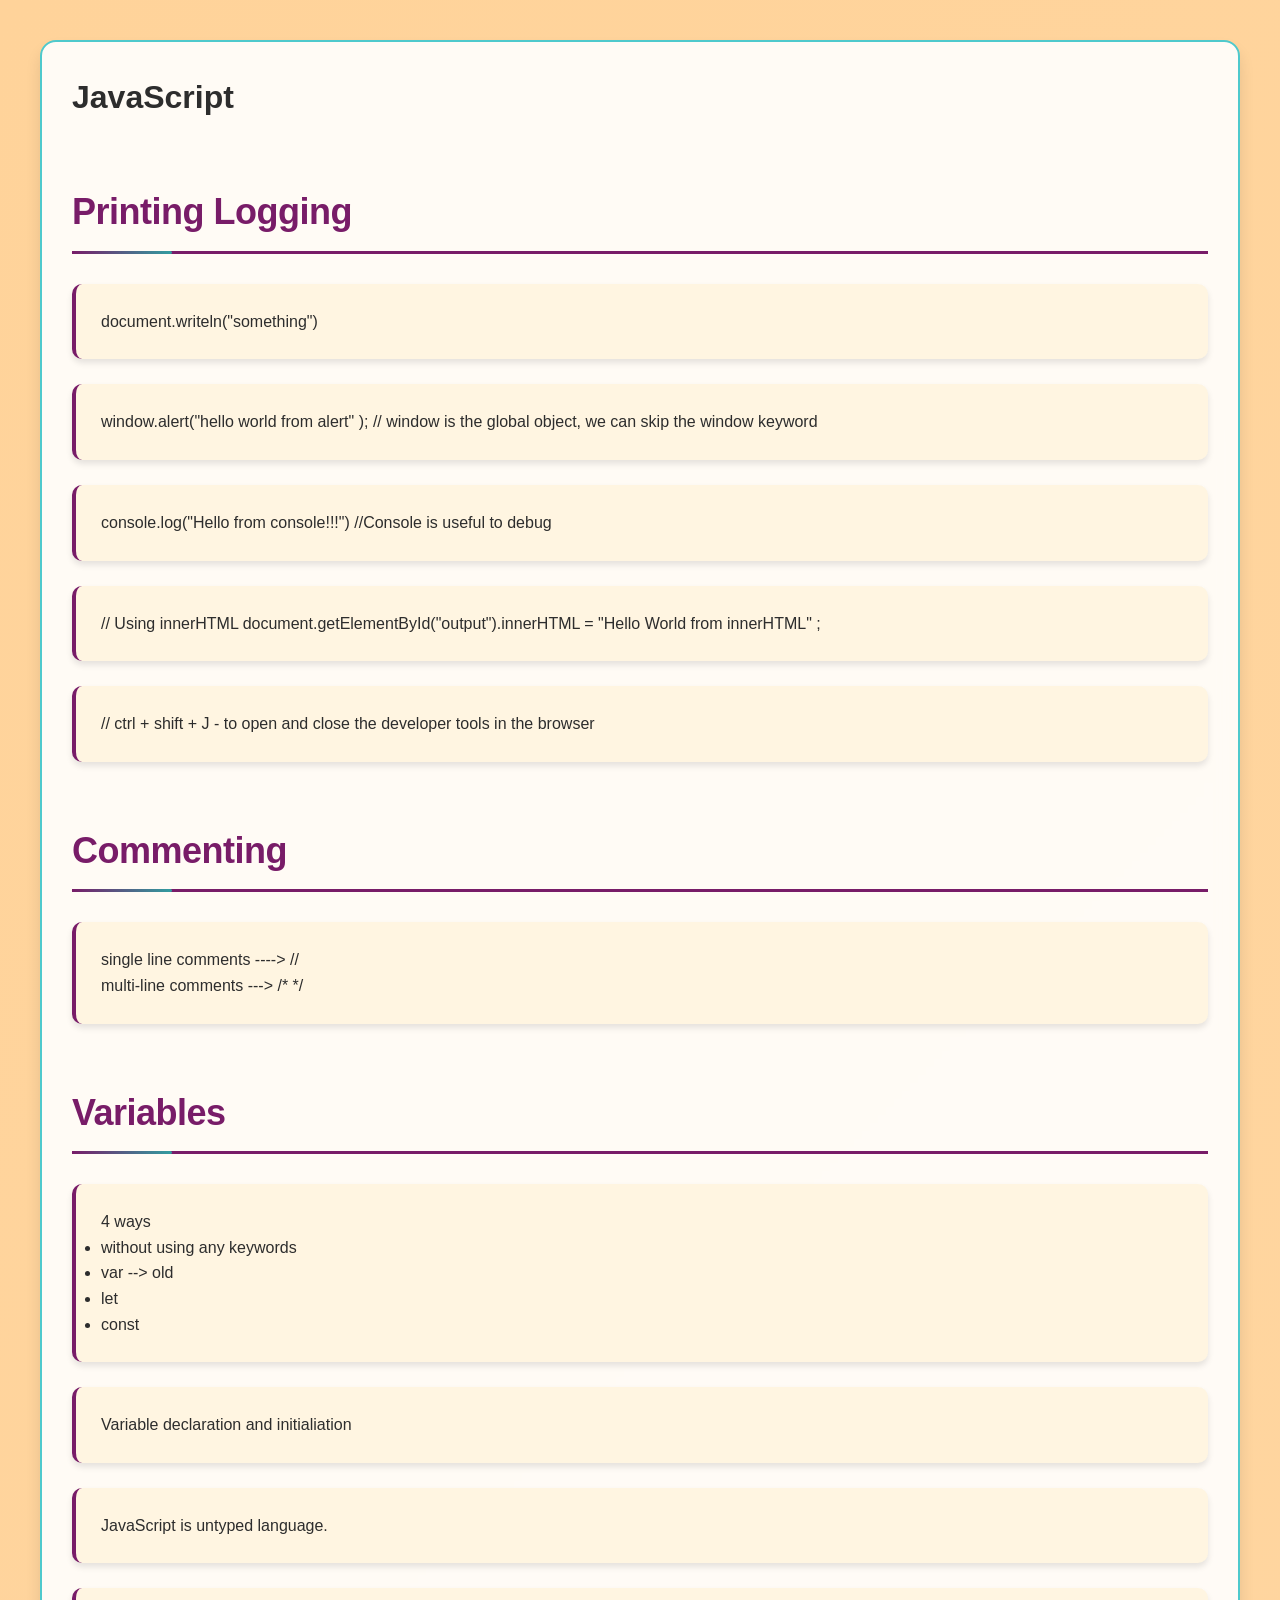
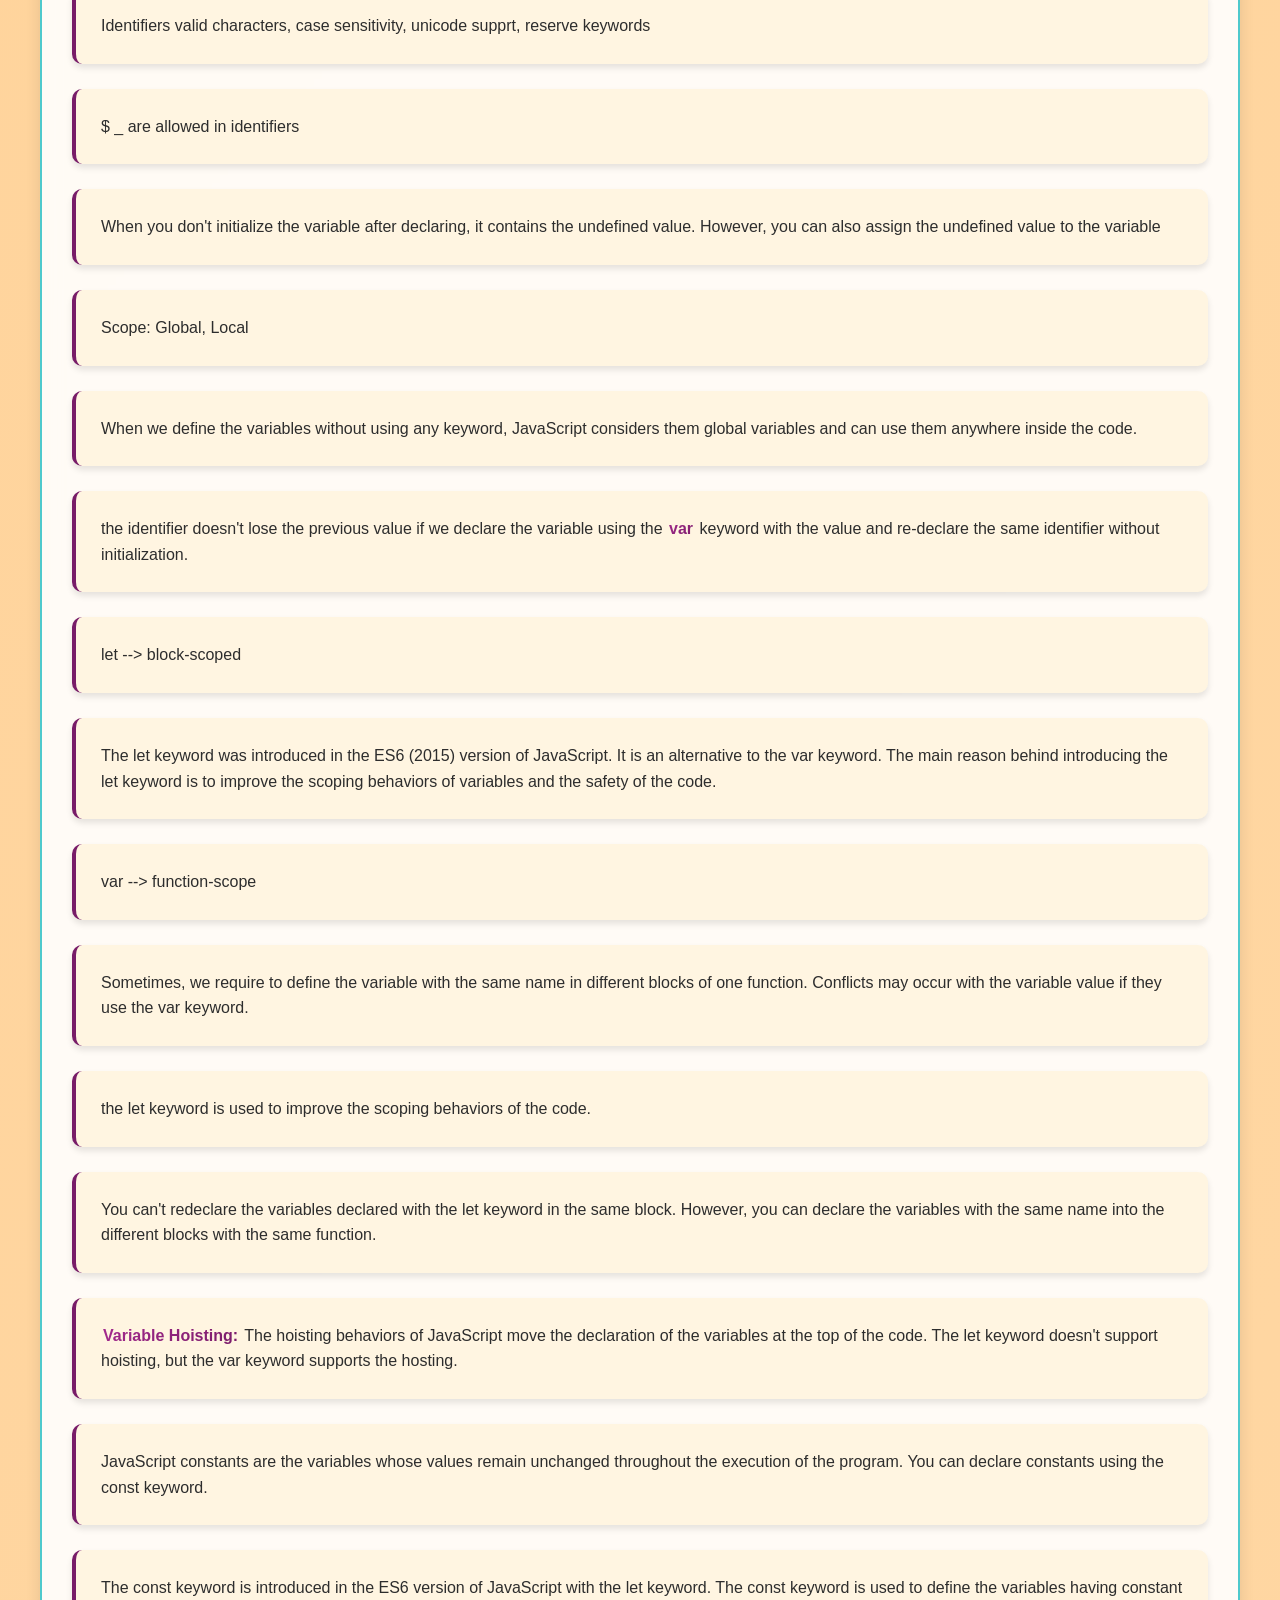
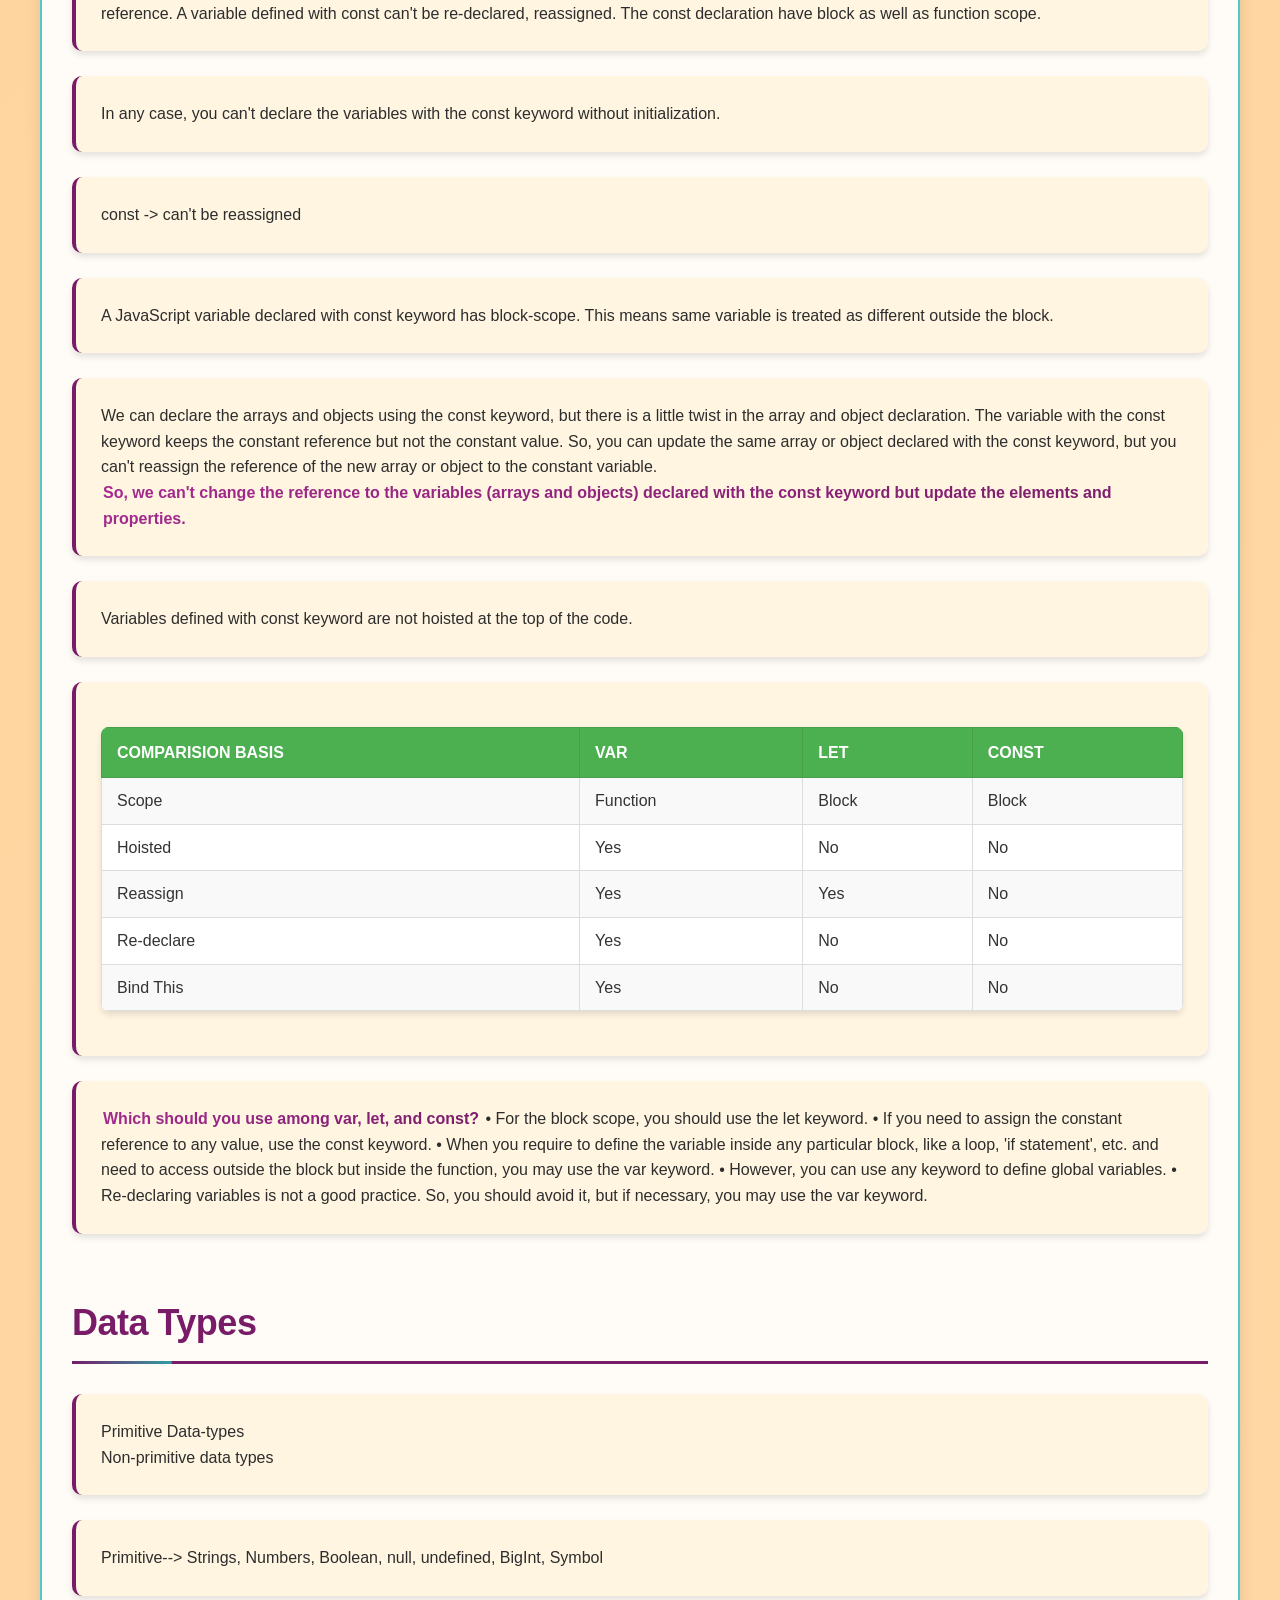
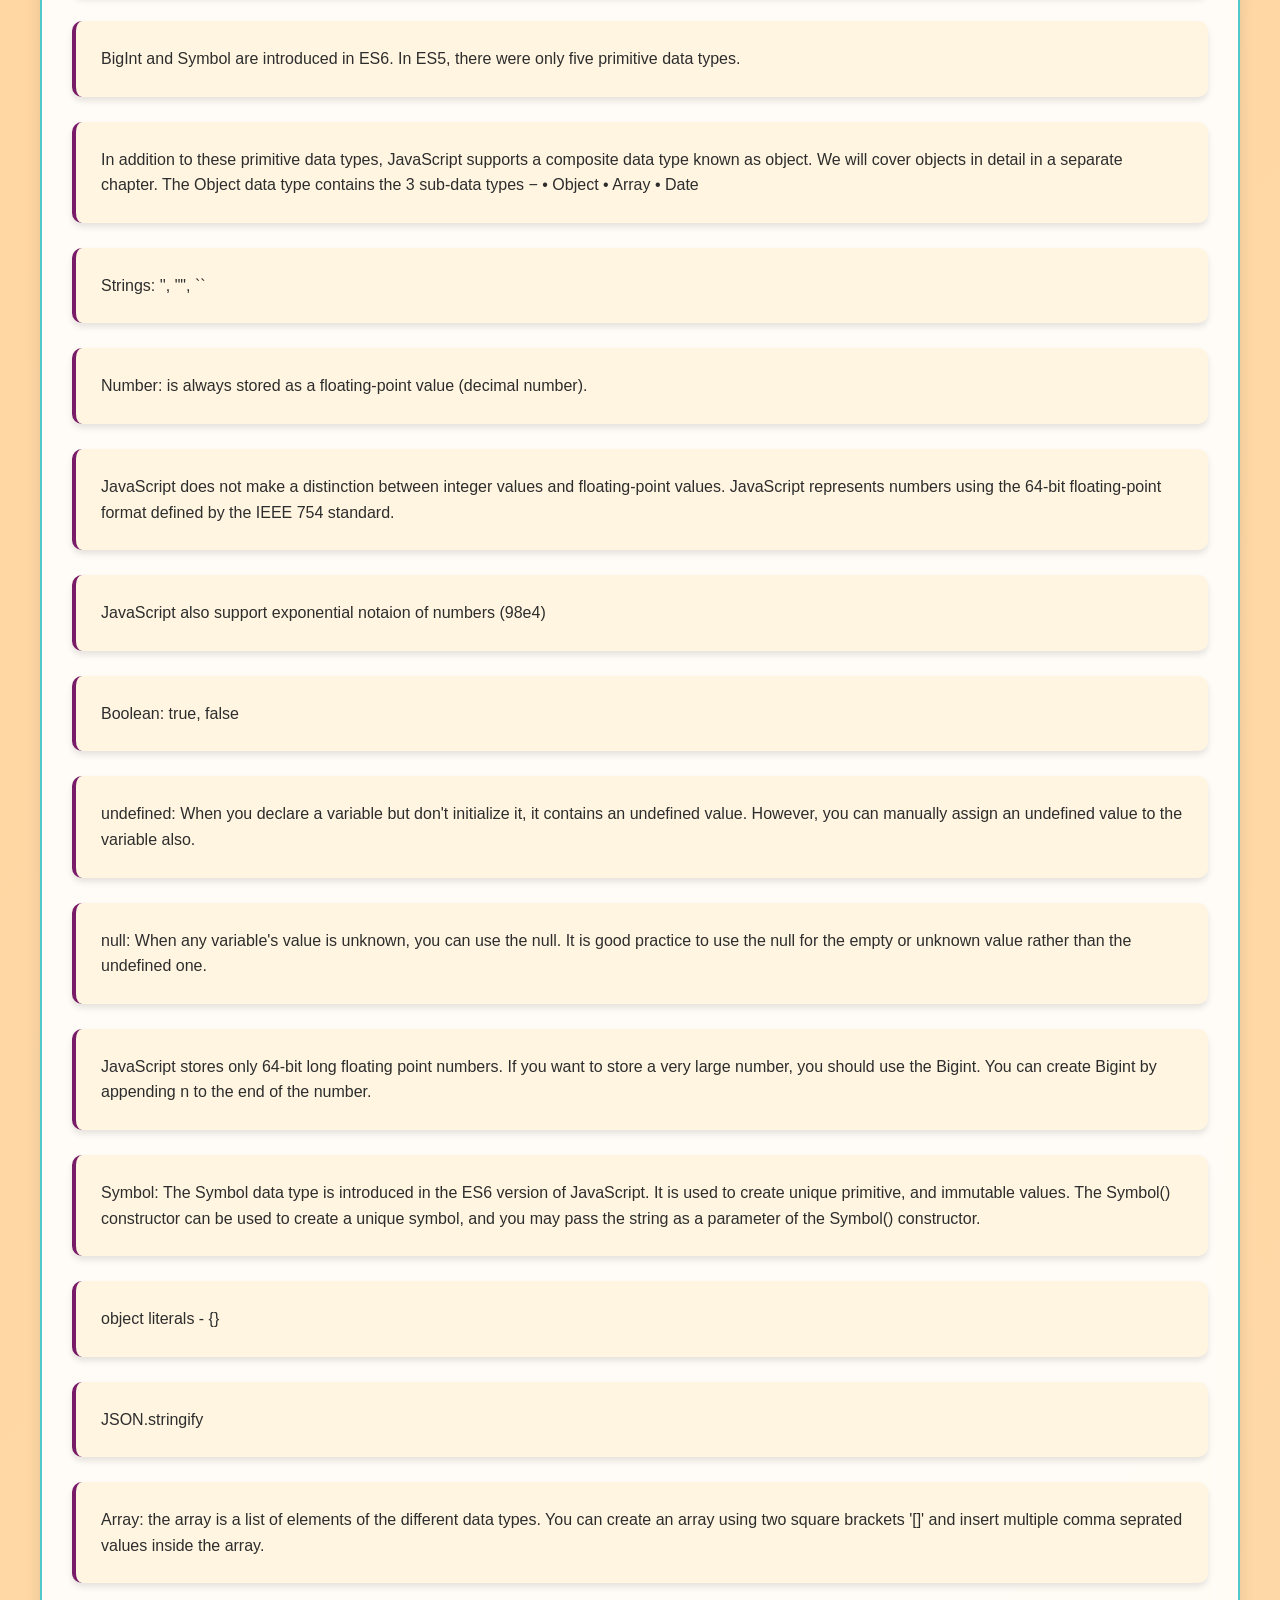
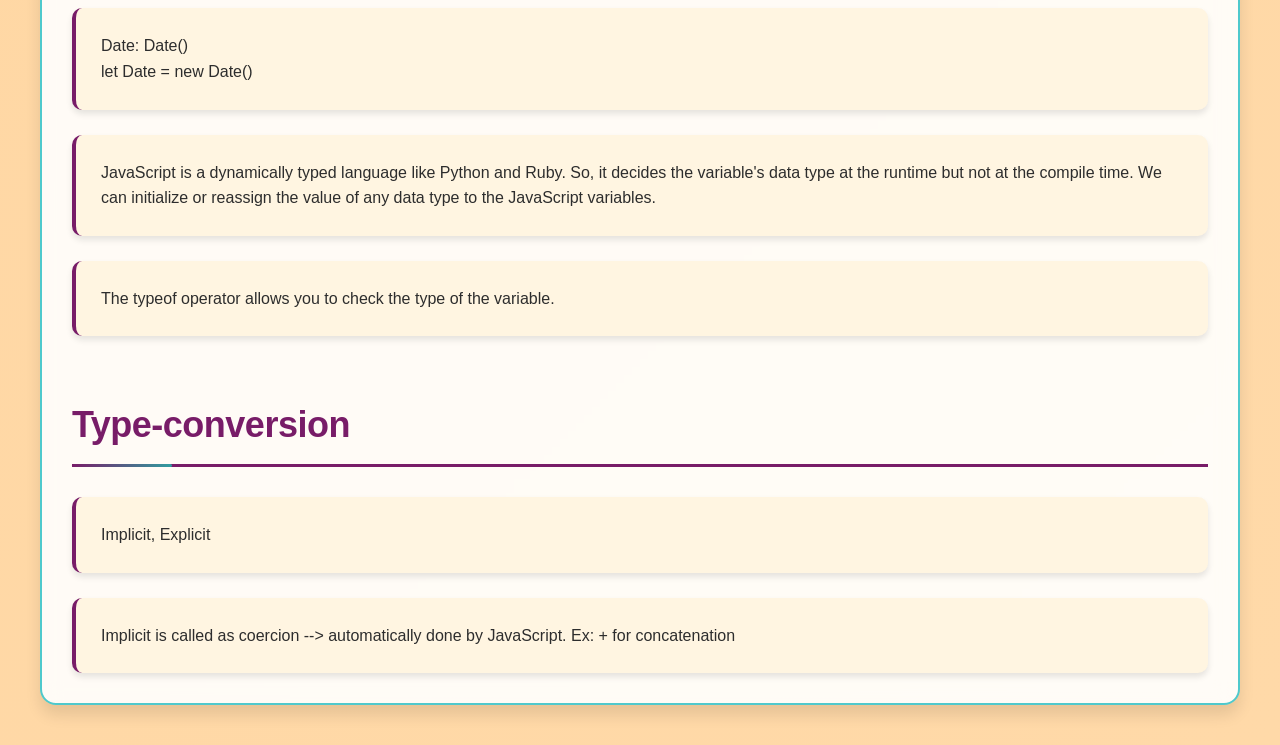
==== commit 86e5a58b: "Javascript practicing" ====
--- a/index.html
+++ b/index.html
@@ -1,36 +1,21 @@
 <!DOCTYPE html>
 <html lang="en">
+
 <head>
     <meta charset="UTF-8">
     <meta name="viewport" content="width=device-width, initial-scale=1.0">
     <title>Full Stack Development RoadMap</title>
     <link rel="stylesheet" href="styles.css">
 </head>
+
 <body>
-
     <div class="container">
-        <h3>JavaScript</h3>
-        <div class="concepts">
-            <div class="concept">document.writeln("something")</div>
-            <div class="concept">window.alert("hello world from alert" );
-            // window is the global object, we can skip the window keywword
-            </div>
-            <div class="concept">console.log("Hello from console!!!")
-            //Console is useful to debug</div>
-            <div class="concept">// Using innerHTML
-            document.getElementById("output").innerHTML = "Hello World from innerHTML" ;
-            </div>
-            <div class="concept">// ctrl + shift + J - to open and close the developer tools in the browser
-</div>
-            
-            
-            
-            
-            
+        <h1>JavaScript</h1>
+        <div class="concepts" id="concepts-container">
+            <!-- Content will be populated by script.js -->
         </div>
     </div>
+    <script src="script.js"></script>
+</body>
 
-    <script src="script.js"></script>
-    
-</body>
 </html>
--- a/styles.css
+++ b/styles.css
@@ -1,32 +1,280 @@
 *,
 *::before,
-*::after{
-    margin:0 ;
-    padding: 0 ;
+*::after {
+    margin: 0;
+    padding: 0;
     box-sizing: border-box;
 }
 
-body{
-    background-color: bisque ;
-    display:flex ;
-    justify-content: center ;
-    align-items: center ;
-    font-family: 'Segoe UI', Tahoma, Geneva, Verdana, sans-serif;
-
-}
-
-.container{
-    border: 1px solid black ;
-    border-radius: 10px ;
-    padding: 10px ;
-    margin: 10px ;
-}
-
-.concept{
-    border: 1px solid rgb(17, 17, 18) ;
-    margin: 10px ;
-    padding: 5px ;
-    font-weight: 400 ;
-    box-shadow: 2px 2px 2px 2px gray ;
-
+:root {
+    --primary: #781c68;
+    --primary-dark: #5a1650;
+    --primary-light: #a52a8f;
+    --secondary: #319DA0;
+    --secondary-dark: #267a7c;
+    --secondary-light: #4fc9cc;
+    --tertiary: #FFD39A;
+    --quartiary: #FFF5E1;
+
+    /* Neutral colors */
+    --dark: #2d2d2d;
+    --gray: #6c757d;
+    --light-gray: #e9ecef;
+    --white: #ffffff;
+
+    /* Shadows */
+    --shadow-sm: 0 2px 4px rgba(0, 0, 0, 0.1);
+    --shadow-md: 0 4px 6px rgba(0, 0, 0, 0.1);
+    --shadow-lg: 0 10px 15px rgba(0, 0, 0, 0.1);
+    --shadow-hover: 0 20px 25px -5px rgba(0, 0, 0, 0.1), 0 10px 10px -5px rgba(0, 0, 0, 0.04);
+
+    /* Border radius */
+    --radius-sm: 6px;
+    --radius-md: 10px;
+    --radius-lg: 16px;
+
+    /* Transitions */
+    --transition-fast: 0.2s ease;
+    --transition-normal: 0.3s ease;
+    --transition-slow: 0.5s ease;
+
+    /* Typography */
+    --font-family: 'Segoe UI', Tahoma, Geneva, Verdana, sans-serif;
+    --line-height-normal: 1.6;
+    --line-height-heading: 1.2;
+}
+
+body {
+    background: linear-gradient(135deg, var(--tertiary) 0%, #ffd9a8 100%);
+    display: flex;
+    justify-content: center;
+    align-items: center;
+    font-family: var(--font-family);
+    min-height: 100vh;
+    line-height: var(--line-height-normal);
+    color: var(--dark);
+    padding: 20px;
+}
+
+.container {
+    background-color: rgba(255, 255, 255, 0.9);
+    backdrop-filter: blur(10px);
+    border: 2px solid var(--secondary-light);
+    border-radius: var(--radius-lg);
+    padding: 30px;
+    margin: 20px;
+    max-width: 1400px;
+    width: 100%;
+    box-shadow: var(--shadow-lg);
+    transition: box-shadow var(--transition-normal);
+}
+
+.container:hover {
+    box-shadow: var(--shadow-hover);
+}
+
+.concept-heading {
+    border-bottom: 3px solid var(--primary);
+    margin-top: 60px;
+    margin-bottom: 30px;
+    font-size: clamp(24px, 5vw, 36px);
+    font-weight: 700;
+    color: var(--primary);
+    padding-bottom: 10px;
+    position: relative;
+    letter-spacing: -0.5px;
+}
+
+.concept-heading::before {
+    content: '';
+    position: absolute;
+    bottom: -3px;
+    left: 0;
+    width: 100px;
+    height: 3px;
+    background: linear-gradient(90deg, var(--primary) 0%, var(--secondary) 100%);
+    border-radius: var(--radius-sm);
+}
+
+.concept {
+    border: none;
+    margin: 25px 0;
+    padding: 25px;
+    font-weight: 400;
+    box-shadow: var(--shadow-md);
+    transition: all var(--transition-normal);
+    background-color: var(--quartiary);
+    border-radius: var(--radius-md);
+    border-left: 4px solid var(--primary);
+    position: relative;
+    overflow: hidden;
+}
+
+.concept::before {
+    content: '';
+    position: absolute;
+    top: 0;
+    left: 0;
+    right: 0;
+    height: 100%;
+    background: linear-gradient(135deg, rgba(120, 28, 104, 0.05) 0%, transparent 100%);
+    opacity: 0;
+    transition: opacity var(--transition-normal);
+    pointer-events: none;
+}
+
+.concept:hover {
+    transform: translateY(-5px) scale(1.01);
+    box-shadow: var(--shadow-hover);
+    border-left-width: 6px;
+}
+
+.concept:hover::before {
+    opacity: 1;
+}
+
+.concept:last-child {
+    margin-bottom: 0;
+}
+
+span {
+    font-weight: 700;
+    color: var(--primary);
+    background: linear-gradient(135deg, var(--primary-light) 0%, var(--primary) 100%);
+    -webkit-background-clip: text;
+    background-clip: text;
+    -webkit-text-fill-color: transparent;
+    display: inline-block;
+    padding: 0 2px;
+}
+
+/* Table Styles */
+table {
+    width: 100%;
+    border-collapse: collapse;
+    margin: 20px 0;
+    background-color: white;
+    border-radius: 8px;
+    overflow: hidden;
+    box-shadow: 0 4px 6px rgba(0, 0, 0, 0.1);
+}
+
+th {
+    background-color: #4CAF50;
+    color: white;
+    font-weight: 600;
+    text-transform: uppercase;
+    padding: 12px 15px;
+    text-align: left;
+    border: 1px solid #45a049;
+}
+
+td {
+    padding: 10px 15px;
+    border: 1px solid #ddd;
+    color: #333;
+}
+
+tr {
+    transition: background-color 0.2s ease;
+}
+
+tr:nth-child(even) {
+    background-color: #f9f9f9;
+}
+
+tr:hover {
+    background-color: #f5f5f5;
+}
+
+/* Responsive design */
+@media (max-width: 768px) {
+    .container {
+        padding: 20px;
+        margin: 10px;
+    }
+
+    .concept {
+        padding: 20px;
+        margin: 15px 0;
+    }
+
+    .concept-heading {
+        margin-top: 40px;
+        font-size: 28px;
+    }
+}
+
+@media (max-width: 480px) {
+    .concept {
+        padding: 15px;
+    }
+
+    .concept-heading {
+        margin-top: 30px;
+        font-size: 24px;
+    }
+}
+
+@media screen and (max-width: 600px) {
+    table {
+        display: block;
+        overflow-x: auto;
+        white-space: nowrap;
+    }
+
+    th,
+    td {
+        padding: 8px 10px;
+    }
+}
+
+/* Dark mode support */
+@media (prefers-color-scheme: dark) {
+    body {
+        background: linear-gradient(135deg, var(--primary-dark) 0%, var(--secondary-dark) 100%);
+    }
+
+    .container {
+        background-color: rgba(45, 45, 45, 0.95);
+        border-color: var(--primary-light);
+    }
+
+    .concept-heading {
+        color: var(--secondary-light);
+        border-bottom-color: var(--secondary-light);
+    }
+
+    .concept {
+        background-color: var(--dark);
+        color: var(--light-gray);
+    }
+
+    span {
+        color: var(--secondary-light);
+    }
+}
+
+/* Accessibility improvements */
+@media (prefers-reduced-motion: reduce) {
+
+    *,
+    *::before,
+    *::after {
+        animation-duration: 0.01ms !important;
+        animation-iteration-count: 1 !important;
+        transition-duration: 0.01ms !important;
+        scroll-behavior: auto !important;
+    }
+}
+
+/* Focus states for better accessibility */
+.concept:focus-within {
+    outline: 2px solid var(--secondary);
+    outline-offset: 2px;
+}
+
+/* Smooth scrolling */
+html {
+    scroll-behavior: smooth;
 }
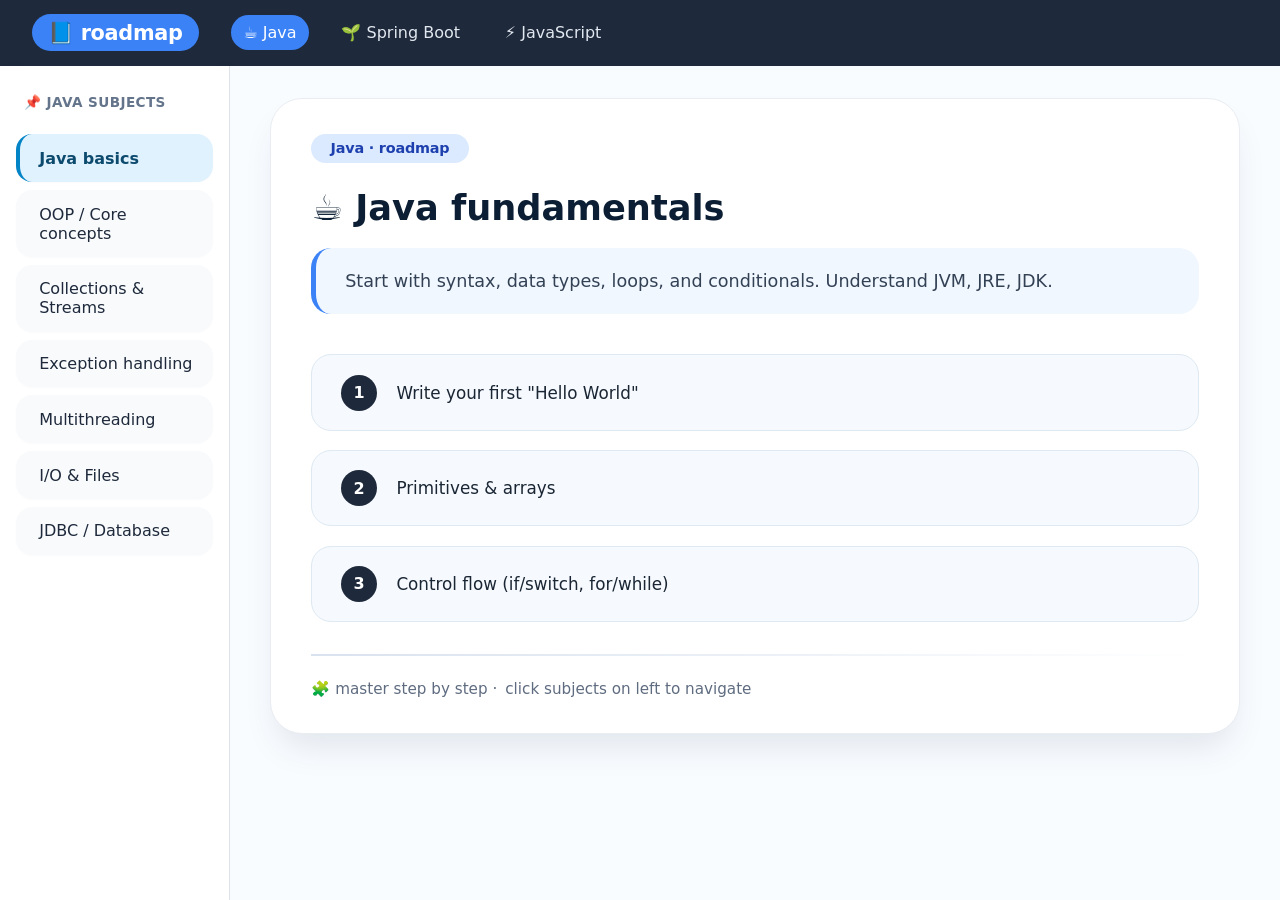
==== commit 2de9408b: "updating index.html" ====
--- a/index.html
+++ b/index.html
@@ -4,18 +4,575 @@
 <head>
     <meta charset="UTF-8">
     <meta name="viewport" content="width=device-width, initial-scale=1.0">
-    <title>Full Stack Development RoadMap</title>
-    <link rel="stylesheet" href="styles.css">
+    <title>Full‑stack roadmap · learn by tech</title>
+    <style>
+        * {
+            margin: 0;
+            padding: 0;
+            box-sizing: border-box;
+            font-family: 'Inter', system-ui, -apple-system, BlinkMacSystemFont, 'Segoe UI', Roboto, sans-serif;
+        }
+
+        body {
+            background: #f4f7fb;
+            min-height: 100vh;
+            display: flex;
+            flex-direction: column;
+        }
+
+        /* ----- NAVBAR (technologies) ----- */
+        .navbar {
+            background: #1e293b;
+            color: white;
+            padding: 0.9rem 2rem;
+            display: flex;
+            flex-wrap: wrap;
+            align-items: center;
+            gap: 2rem;
+            box-shadow: 0 6px 12px rgba(0, 0, 0, 0.04);
+        }
+
+        .logo {
+            font-weight: 600;
+            font-size: 1.3rem;
+            letter-spacing: -0.3px;
+            background: #3b82f6;
+            padding: 0.4rem 1rem;
+            border-radius: 30px;
+            color: white;
+        }
+
+        .nav-links {
+            display: flex;
+            flex-wrap: wrap;
+            gap: 0.5rem 1.2rem;
+            list-style: none;
+            font-weight: 500;
+        }
+
+        .nav-item {
+            cursor: pointer;
+            padding: 0.5rem 0.8rem;
+            border-radius: 40px;
+            transition: background 0.2s, color 0.2s;
+            background: transparent;
+            color: #e2e8f0;
+            font-size: 1rem;
+        }
+
+        .nav-item:hover {
+            background: #334155;
+            color: white;
+        }
+
+        .nav-item.active {
+            background: #3b82f6;
+            color: white;
+        }
+
+        /* ----- MAIN LAYOUT (side pane + content) ----- */
+        .dashboard {
+            display: flex;
+            flex: 1;
+            min-height: calc(100vh - 72px);
+            /* navbar height approx */
+        }
+
+        /* side pane – left (15–20%) */
+        .side-pane {
+            width: 18%;
+            /* between 15 and 20% */
+            background: white;
+            border-right: 1px solid #dde3e9;
+            padding: 1.8rem 1rem;
+            box-shadow: 4px 0 10px rgba(0, 0, 0, 0.02);
+            transition: width 0.1s;
+        }
+
+        .side-pane h3 {
+            font-size: 0.85rem;
+            text-transform: uppercase;
+            letter-spacing: 0.4px;
+            color: #64748b;
+            margin-bottom: 1.5rem;
+            padding-left: 0.5rem;
+        }
+
+        .subject-list {
+            list-style: none;
+            display: flex;
+            flex-direction: column;
+            gap: 0.5rem;
+        }
+
+        .subject-item {
+            padding: 0.9rem 1rem 0.9rem 1.2rem;
+            border-radius: 16px;
+            font-weight: 500;
+            color: #1e293b;
+            cursor: pointer;
+            transition: all 0.15s;
+            border-left: 4px solid transparent;
+            background-color: #f8fafc;
+            box-shadow: 0 1px 2px rgba(0, 0, 0, 0.02);
+            word-break: break-word;
+        }
+
+        .subject-item:hover {
+            background: #eef2f6;
+            border-left-color: #94a3b8;
+        }
+
+        .subject-item.active-subject {
+            background: #e0f2fe;
+            border-left-color: #0284c7;
+            font-weight: 600;
+            color: #0c4a6e;
+        }
+
+        /* main content area – right side */
+        .main-area {
+            flex: 1;
+            background: #f9fcff;
+            padding: 2rem 2.5rem;
+            overflow-y: auto;
+        }
+
+        .content-card {
+            background: white;
+            border-radius: 32px;
+            padding: 2.2rem 2.5rem;
+            max-width: 1000px;
+            margin: 0 auto;
+            box-shadow: 0 20px 35px -8px rgba(0, 34, 64, 0.1);
+            border: 1px solid #e9edf2;
+        }
+
+        .tech-tag {
+            display: inline-block;
+            background: #dbeafe;
+            color: #1e40af;
+            padding: 0.4rem 1.2rem;
+            border-radius: 40px;
+            font-size: 0.9rem;
+            font-weight: 600;
+            margin-bottom: 1.5rem;
+            letter-spacing: -0.2px;
+        }
+
+        .content-title {
+            font-size: 2.2rem;
+            font-weight: 700;
+            color: #0b1e33;
+            margin-bottom: 1.2rem;
+            line-height: 1.2;
+        }
+
+        .content-description {
+            color: #334155;
+            font-size: 1.1rem;
+            line-height: 1.6;
+            margin-bottom: 2.5rem;
+            border-left: 5px solid #3b82f6;
+            padding-left: 1.5rem;
+            background: #f0f7ff;
+            padding: 1.2rem 1.8rem;
+            border-radius: 20px;
+        }
+
+        .roadmap-steps {
+            display: flex;
+            flex-direction: column;
+            gap: 1.2rem;
+            margin: 2rem 0 1rem;
+        }
+
+        .step {
+            background: #f6f9fe;
+            padding: 1.2rem 1.8rem;
+            border-radius: 20px;
+            border: 1px solid #dee9f2;
+            display: flex;
+            align-items: center;
+            gap: 1.2rem;
+        }
+
+        .step-badge {
+            background: #1e293b;
+            color: white;
+            width: 36px;
+            height: 36px;
+            display: flex;
+            align-items: center;
+            justify-content: center;
+            border-radius: 60%;
+            font-weight: 700;
+            flex-shrink: 0;
+        }
+
+        .step-text {
+            font-size: 1.05rem;
+            font-weight: 500;
+            color: #1a2634;
+        }
+
+        .empty-state {
+            color: #6c7a8e;
+            font-style: italic;
+            background: #f1f5f9;
+            padding: 2rem;
+            border-radius: 30px;
+            text-align: center;
+            font-size: 1.2rem;
+        }
+
+        hr {
+            border: none;
+            height: 2px;
+            background: linear-gradient(to right, #d9e2ef, transparent);
+            margin: 2rem 0 1.5rem;
+        }
+
+        .footer-hint {
+            color: #5f6c80;
+            font-size: 0.95rem;
+            display: flex;
+            gap: 0.5rem;
+            flex-wrap: wrap;
+        }
+
+        /* mobile/responsive tweaks */
+        @media (max-width: 750px) {
+            .dashboard {
+                flex-direction: column;
+            }
+
+            .side-pane {
+                width: 100%;
+                border-right: none;
+                border-bottom: 1px solid #dde3e9;
+            }
+
+            .navbar {
+                gap: 1rem;
+                padding: 0.9rem 1rem;
+            }
+
+            .main-area {
+                padding: 1.5rem;
+            }
+
+            .content-card {
+                padding: 1.5rem;
+            }
+        }
+    </style>
 </head>
 
 <body>
-    <div class="container">
-        <h1>JavaScript</h1>
-        <div class="concepts" id="concepts-container">
-            <!-- Content will be populated by script.js -->
-        </div>
+    <!-- Navbar – lists technologies (Java, Spring Boot, JavaScript) -->
+    <nav class="navbar">
+        <span class="logo">📘 roadmap</span>
+        <ul class="nav-links" id="techNavList">
+            <li class="nav-item active" data-tech="java">☕ Java</li>
+            <li class="nav-item" data-tech="springboot">🌱 Spring Boot</li>
+            <li class="nav-item" data-tech="javascript">⚡ JavaScript</li>
+            <!-- extra techs can be added easily -->
+        </ul>
+    </nav>
+
+    <!-- main container: side pane (subjects) + content area -->
+    <div class="dashboard">
+        <!-- LEFT SIDE: main subjects (dynamic based on selected tech) -->
+        <aside class="side-pane" id="sidePane">
+            <h3 id="subjectHeading">📌 JAVA subjects</h3>
+            <ul class="subject-list" id="subjectListContainer">
+                <!-- filled by javascript -->
+            </ul>
+        </aside>
+
+        <!-- RIGHT MAIN AREA: shows corresponding page details -->
+        <main class="main-area" id="mainArea">
+            <div class="content-card" id="contentCard">
+                <!-- dynamic content injected here -->
+            </div>
+        </main>
     </div>
-    <script src="script.js"></script>
+
+    <script>
+        (function () {
+            // ---------- DATA MODELS (full‑stack learning roadmaps) ----------
+            const roadmapData = {
+                java: {
+                    displayName: 'Java',
+                    subjects: [
+                        'Java basics',
+                        'OOP / Core concepts',
+                        'Collections & Streams',
+                        'Exception handling',
+                        'Multithreading',
+                        'I/O & Files',
+                        'JDBC / Database'
+                    ],
+                    details: {
+                        'Java basics': {
+                            title: '☕ Java fundamentals',
+                            description: 'Start with syntax, data types, loops, and conditionals. Understand JVM, JRE, JDK.',
+                            steps: ['Write your first "Hello World"', 'Primitives & arrays', 'Control flow (if/switch, for/while)']
+                        },
+                        'OOP / Core concepts': {
+                            title: 'Object‑oriented programming',
+                            description: 'Classes, objects, inheritance, polymorphism, encapsulation, abstraction.',
+                            steps: ['Create classes and constructors', 'Use extends & implements', 'Overloading & overriding']
+                        },
+                        'Collections & Streams': {
+                            title: 'Collections Framework & Stream API',
+                            description: 'Master List, Set, Map, Queue. Functional operations with streams.',
+                            steps: ['ArrayList vs LinkedList', 'HashMap & TreeSet', 'Stream filter/map/collect']
+                        },
+                        'Exception handling': {
+                            title: 'Exceptions & assertions',
+                            description: 'Checked/unchecked, try-catch-finally, try-with-resources, custom exceptions.',
+                            steps: ['Handle multiple exceptions', 'Create custom exception', 'Use finally block']
+                        },
+                        'Multithreading': {
+                            title: 'Multithreading & concurrency',
+                            description: 'Thread class, Runnable, synchronized, locks, executors, fork-join.',
+                            steps: ['Extend Thread / implement Runnable', 'Synchronization', 'Thread pools']
+                        },
+                        'I/O & Files': {
+                            title: 'File I/O (NIO.2)',
+                            description: 'Read/write files, buffered streams, Path, Files utility.',
+                            steps: ['FileReader/FileWriter', 'NIO Files.lines()', 'Serialization']
+                        },
+                        'JDBC / Database': {
+                            title: 'JDBC and persistence',
+                            description: 'Connect to DB, execute queries, PreparedStatement, connection pools (overview).',
+                            steps: ['Load driver & get connection', 'CRUD operations', 'Batch updates']
+                        }
+                    }
+                },
+                springboot: {
+                    displayName: 'Spring Boot',
+                    subjects: [
+                        'Spring core (IoC)',
+                        'Spring Boot basics',
+                        'REST APIs',
+                        'Data JPA / Hibernate',
+                        'Security',
+                        'Microservices',
+                        'Testing (MockMvc)'
+                    ],
+                    details: {
+                        'Spring core (IoC)': {
+                            title: '🌱 Inversion of Control / DI',
+                            description: 'Beans, ApplicationContext, wiring, component scan.',
+                            steps: ['@Component / @Bean', 'Field vs constructor injection', 'Profiles']
+                        },
+                        'Spring Boot basics': {
+                            title: '⚙️ Spring Boot essentials',
+                            description: 'Auto-configuration, starters, application.properties, devtools.',
+                            steps: ['Create Spring Initializr project', 'Understand @SpringBootApplication', 'External configuration']
+                        },
+                        'REST APIs': {
+                            title: 'Building RESTful web services',
+                            description: '@RestController, @RequestMapping, HTTP methods, JSON binding.',
+                            steps: ['Create GET / POST endpoints', 'Handle path variables', 'ResponseEntity & error handling']
+                        },
+                        'Data JPA / Hibernate': {
+                            title: 'Spring Data JPA & Hibernate',
+                            description: 'Entities, repositories, derived queries, @Transactional.',
+                            steps: ['Define JPA entity', 'CrudRepository / JpaRepository', 'JPQL / native queries']
+                        },
+                        'Security': {
+                            title: 'Spring Security',
+                            description: 'Authentication, authorization, user details, JWT (optional).',
+                            steps: ['In-memory auth', 'UserDetailsService', 'Method security']
+                        },
+                        'Microservices': {
+                            title: 'Microservices with Spring Cloud',
+                            description: 'Service discovery, API gateway, config server, resilience4j.',
+                            steps: ['Build independent services', 'Eureka client/server', 'Feign clients']
+                        },
+                        'Testing (MockMvc)': {
+                            title: 'Testing in Spring Boot',
+                            description: '@WebMvcTest, @DataJpaTest, MockBean, TestRestTemplate.',
+                            steps: ['Slice tests', 'MockMvc requests', 'Test service layer']
+                        }
+                    }
+                },
+                javascript: {
+                    displayName: 'JavaScript',
+                    subjects: [
+                        'JS fundamentals',
+                        'DOM manipulation',
+                        'ES6+ modern features',
+                        'Async JS (promises)',
+                        'Fetch API & AJAX',
+                        'Node.js basics',
+                        'React / frontend intro'
+                    ],
+                    details: {
+                        'JS fundamentals': {
+                            title: '⚡ JavaScript core',
+                            description: 'Variables, scopes, functions, objects, type coercion.',
+                            steps: ['var / let / const', 'Functions & arrow functions', 'Arrays & object literals']
+                        },
+                        'DOM manipulation': {
+                            title: 'Document Object Model',
+                            description: 'Select elements, modify content, events, dynamic styling.',
+                            steps: ['getElementById / querySelector', 'addEventListener', 'Create/append elements']
+                        },
+                        'ES6+ modern features': {
+                            title: 'Modern JavaScript (ES6+)',
+                            description: 'Destructuring, spread/rest, template literals, modules, classes.',
+                            steps: ['Arrow functions & this', 'Modules import/export', 'Map, Set, symbols']
+                        },
+                        'Async JS (promises)': {
+                            title: 'Asynchronous JavaScript',
+                            description: 'Callbacks, Promises, async/await, event loop.',
+                            steps: ['Create Promise', 'Consume with then/catch', 'Async/await error handling']
+                        },
+                        'Fetch API & AJAX': {
+                            title: 'Fetch & HTTP requests',
+                            description: 'GET, POST, headers, handling responses, axios (optional).',
+                            steps: ['Basic fetch GET', 'POST with JSON', 'Handle errors']
+                        },
+                        'Node.js basics': {
+                            title: 'Node.js / back‑end JS',
+                            description: 'npm, modules, fs, http, Express minimal.',
+                            steps: ['Run JS outside browser', 'CommonJS vs ES modules', 'Simple HTTP server']
+                        },
+                        'React / frontend intro': {
+                            title: 'React & component thinking',
+                            description: 'Components, props, state, hooks (useState, useEffect).',
+                            steps: ['Create react app', 'Functional components', 'useState & events']
+                        }
+                    }
+                }
+            };
+
+            // ---------- UI references ----------
+            const navItems = document.querySelectorAll('.nav-item');
+            const subjectHeading = document.getElementById('subjectHeading');
+            const subjectListEl = document.getElementById('subjectListContainer');
+            const contentCard = document.getElementById('contentCard');
+
+            // state
+            let currentTech = 'java';            // default
+            let currentSubject = 'Java basics';  // default for java
+
+            // helper: render side pane subjects based on currentTech
+            function renderSubjects() {
+                const tech = roadmapData[currentTech];
+                if (!tech) return;
+
+                subjectHeading.textContent = `📌 ${tech.displayName} subjects`;
+
+                const subjects = tech.subjects;
+                let htmlStr = '';
+                subjects.forEach(sub => {
+                    const activeClass = (sub === currentSubject) ? 'active-subject' : '';
+                    htmlStr += `<li class="subject-item ${activeClass}" data-subject="${sub}">${sub}</li>`;
+                });
+                subjectListEl.innerHTML = htmlStr;
+
+                // attach click listeners to subject items
+                document.querySelectorAll('.subject-item').forEach(item => {
+                    item.addEventListener('click', (e) => {
+                        const subjectName = e.currentTarget.dataset.subject;
+                        if (subjectName) {
+                            // update current subject
+                            currentSubject = subjectName;
+                            // re-render subjects (to reflect active style)
+                            renderSubjects();
+                            // render main content for (currentTech, currentSubject)
+                            renderMainContent();
+                        }
+                    });
+                });
+            }
+
+            // render main content (right area) based on currentTech + currentSubject
+            function renderMainContent() {
+                const tech = roadmapData[currentTech];
+                if (!tech) return;
+
+                // if currentSubject somehow not present in this tech, pick first subject
+                if (!tech.subjects.includes(currentSubject)) {
+                    currentSubject = tech.subjects[0];
+                    renderSubjects(); // update active style
+                }
+
+                const detail = tech.details[currentSubject];
+                if (!detail) {
+                    contentCard.innerHTML = `<div class="empty-state">✨ No details for "${currentSubject}" yet.</div>`;
+                    return;
+                }
+
+                // build steps HTML if steps exist
+                let stepsHtml = '';
+                if (detail.steps && detail.steps.length) {
+                    stepsHtml = '<div class="roadmap-steps">';
+                    detail.steps.forEach((step, idx) => {
+                        stepsHtml += `<div class="step"><span class="step-badge">${idx + 1}</span><span class="step-text">${step}</span></div>`;
+                    });
+                    stepsHtml += '</div>';
+                }
+
+                const cardHtml = `
+          <span class="tech-tag">${tech.displayName} · roadmap</span>
+          <div class="content-title">${detail.title}</div>
+          <div class="content-description">${detail.description}</div>
+          ${stepsHtml}
+          <hr />
+          <div class="footer-hint">
+            <span>🧩 master step by step · </span>
+            <span>click subjects on left to navigate</span>
+          </div>
+        `;
+
+                contentCard.innerHTML = cardHtml;
+            }
+
+            // handle tech change (navbar click)
+            function switchTech(techKey) {
+                currentTech = techKey;
+                const tech = roadmapData[techKey];
+                // set first subject as default for that tech
+                currentSubject = tech.subjects[0];
+
+                // update active class on navbar
+                navItems.forEach(item => {
+                    const itemTech = item.dataset.tech;
+                    if (itemTech === techKey) {
+                        item.classList.add('active');
+                    } else {
+                        item.classList.remove('active');
+                    }
+                });
+
+                // re-render side pane and main
+                renderSubjects();      // will also sync active subject
+                renderMainContent();
+            }
+
+            // ----- attach navbar listeners -----
+            navItems.forEach(item => {
+                item.addEventListener('click', (e) => {
+                    const tech = e.currentTarget.dataset.tech;
+                    if (tech && roadmapData[tech]) {
+                        switchTech(tech);
+                    }
+                });
+            });
+
+            // ----- initial render (Java active, 'Java basics' subject) -----
+            switchTech('java');
+
+            // small fallback: if subject list gets empty clicks – already handled in renderSubjects
+        })();
+    </script>
 </body>
 
 </html>
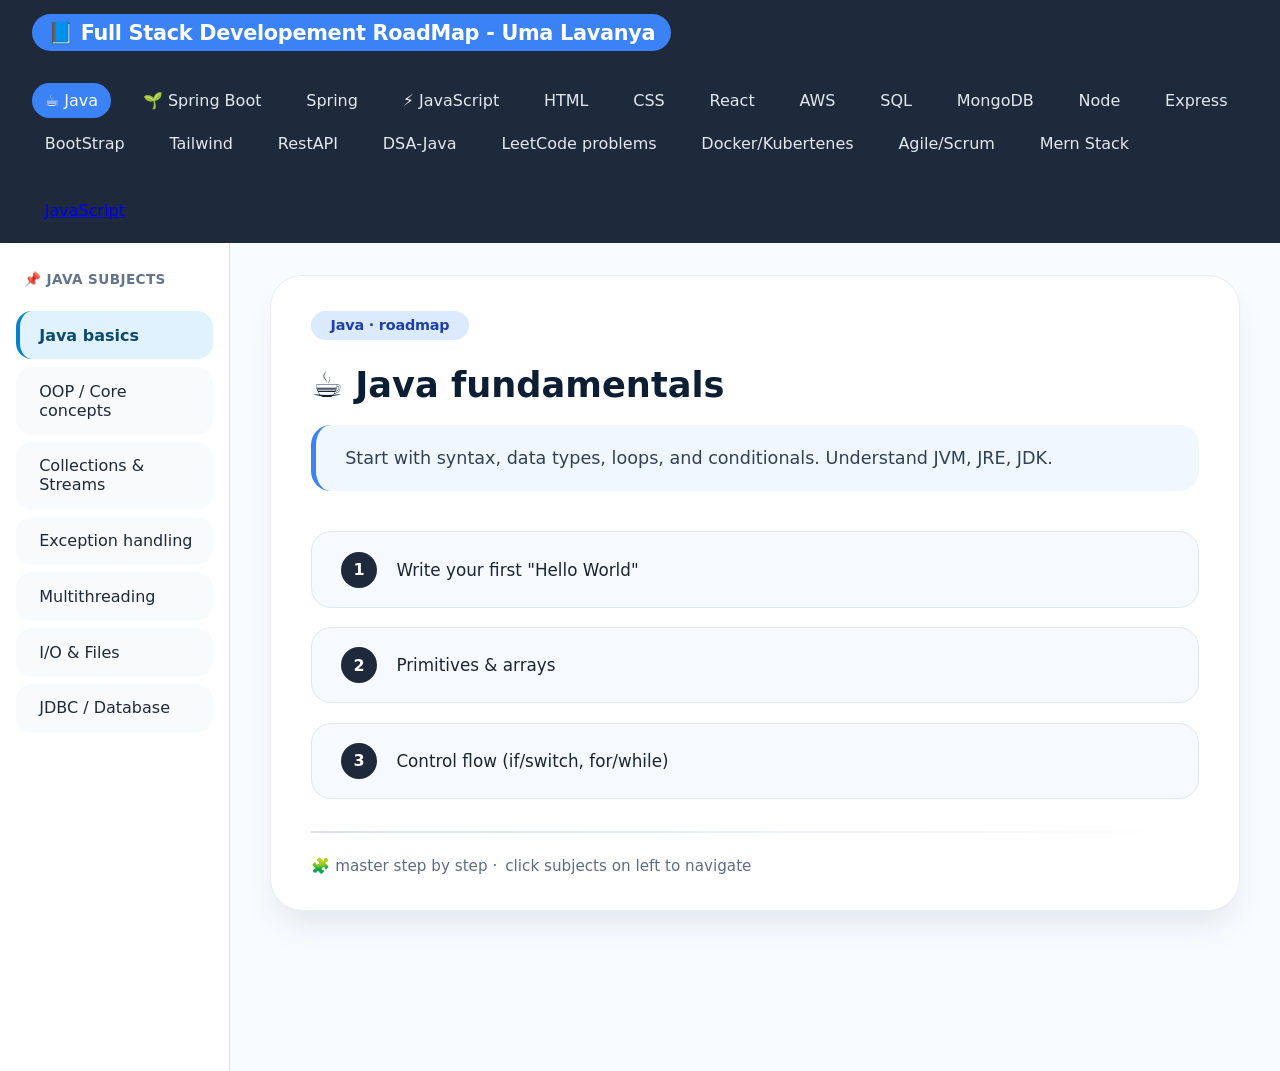
==== commit 58d4a88f: "updates" ====
--- a/index.html
+++ b/index.html
@@ -5,280 +5,47 @@
     <meta charset="UTF-8">
     <meta name="viewport" content="width=device-width, initial-scale=1.0">
     <title>Full‑stack roadmap · learn by tech</title>
+    <link rel="stylesheet" href="all_styles/index_styles.css">
     <style>
-        * {
-            margin: 0;
-            padding: 0;
-            box-sizing: border-box;
-            font-family: 'Inter', system-ui, -apple-system, BlinkMacSystemFont, 'Segoe UI', Roboto, sans-serif;
-        }
-
-        body {
-            background: #f4f7fb;
-            min-height: 100vh;
-            display: flex;
-            flex-direction: column;
-        }
-
-        /* ----- NAVBAR (technologies) ----- */
-        .navbar {
-            background: #1e293b;
-            color: white;
-            padding: 0.9rem 2rem;
-            display: flex;
-            flex-wrap: wrap;
-            align-items: center;
-            gap: 2rem;
-            box-shadow: 0 6px 12px rgba(0, 0, 0, 0.04);
-        }
-
-        .logo {
-            font-weight: 600;
-            font-size: 1.3rem;
-            letter-spacing: -0.3px;
-            background: #3b82f6;
-            padding: 0.4rem 1rem;
-            border-radius: 30px;
-            color: white;
-        }
-
-        .nav-links {
-            display: flex;
-            flex-wrap: wrap;
-            gap: 0.5rem 1.2rem;
-            list-style: none;
-            font-weight: 500;
-        }
-
-        .nav-item {
-            cursor: pointer;
-            padding: 0.5rem 0.8rem;
-            border-radius: 40px;
-            transition: background 0.2s, color 0.2s;
-            background: transparent;
-            color: #e2e8f0;
-            font-size: 1rem;
-        }
-
-        .nav-item:hover {
-            background: #334155;
-            color: white;
-        }
-
-        .nav-item.active {
-            background: #3b82f6;
-            color: white;
-        }
-
-        /* ----- MAIN LAYOUT (side pane + content) ----- */
-        .dashboard {
-            display: flex;
-            flex: 1;
-            min-height: calc(100vh - 72px);
-            /* navbar height approx */
-        }
-
-        /* side pane – left (15–20%) */
-        .side-pane {
-            width: 18%;
-            /* between 15 and 20% */
-            background: white;
-            border-right: 1px solid #dde3e9;
-            padding: 1.8rem 1rem;
-            box-shadow: 4px 0 10px rgba(0, 0, 0, 0.02);
-            transition: width 0.1s;
-        }
-
-        .side-pane h3 {
-            font-size: 0.85rem;
-            text-transform: uppercase;
-            letter-spacing: 0.4px;
-            color: #64748b;
-            margin-bottom: 1.5rem;
-            padding-left: 0.5rem;
-        }
-
-        .subject-list {
-            list-style: none;
-            display: flex;
-            flex-direction: column;
-            gap: 0.5rem;
-        }
-
-        .subject-item {
-            padding: 0.9rem 1rem 0.9rem 1.2rem;
-            border-radius: 16px;
-            font-weight: 500;
-            color: #1e293b;
-            cursor: pointer;
-            transition: all 0.15s;
-            border-left: 4px solid transparent;
-            background-color: #f8fafc;
-            box-shadow: 0 1px 2px rgba(0, 0, 0, 0.02);
-            word-break: break-word;
-        }
-
-        .subject-item:hover {
-            background: #eef2f6;
-            border-left-color: #94a3b8;
-        }
-
-        .subject-item.active-subject {
-            background: #e0f2fe;
-            border-left-color: #0284c7;
-            font-weight: 600;
-            color: #0c4a6e;
-        }
-
-        /* main content area – right side */
-        .main-area {
-            flex: 1;
-            background: #f9fcff;
-            padding: 2rem 2.5rem;
-            overflow-y: auto;
-        }
-
-        .content-card {
-            background: white;
-            border-radius: 32px;
-            padding: 2.2rem 2.5rem;
-            max-width: 1000px;
-            margin: 0 auto;
-            box-shadow: 0 20px 35px -8px rgba(0, 34, 64, 0.1);
-            border: 1px solid #e9edf2;
-        }
-
-        .tech-tag {
-            display: inline-block;
-            background: #dbeafe;
-            color: #1e40af;
-            padding: 0.4rem 1.2rem;
-            border-radius: 40px;
-            font-size: 0.9rem;
-            font-weight: 600;
-            margin-bottom: 1.5rem;
-            letter-spacing: -0.2px;
-        }
-
-        .content-title {
-            font-size: 2.2rem;
-            font-weight: 700;
-            color: #0b1e33;
-            margin-bottom: 1.2rem;
-            line-height: 1.2;
-        }
-
-        .content-description {
-            color: #334155;
-            font-size: 1.1rem;
-            line-height: 1.6;
-            margin-bottom: 2.5rem;
-            border-left: 5px solid #3b82f6;
-            padding-left: 1.5rem;
-            background: #f0f7ff;
-            padding: 1.2rem 1.8rem;
-            border-radius: 20px;
-        }
-
-        .roadmap-steps {
-            display: flex;
-            flex-direction: column;
-            gap: 1.2rem;
-            margin: 2rem 0 1rem;
-        }
-
-        .step {
-            background: #f6f9fe;
-            padding: 1.2rem 1.8rem;
-            border-radius: 20px;
-            border: 1px solid #dee9f2;
-            display: flex;
-            align-items: center;
-            gap: 1.2rem;
-        }
-
-        .step-badge {
-            background: #1e293b;
-            color: white;
-            width: 36px;
-            height: 36px;
-            display: flex;
-            align-items: center;
-            justify-content: center;
-            border-radius: 60%;
-            font-weight: 700;
-            flex-shrink: 0;
-        }
-
-        .step-text {
-            font-size: 1.05rem;
-            font-weight: 500;
-            color: #1a2634;
-        }
-
-        .empty-state {
-            color: #6c7a8e;
-            font-style: italic;
-            background: #f1f5f9;
-            padding: 2rem;
-            border-radius: 30px;
-            text-align: center;
-            font-size: 1.2rem;
-        }
-
-        hr {
-            border: none;
-            height: 2px;
-            background: linear-gradient(to right, #d9e2ef, transparent);
-            margin: 2rem 0 1.5rem;
-        }
-
-        .footer-hint {
-            color: #5f6c80;
-            font-size: 0.95rem;
-            display: flex;
-            gap: 0.5rem;
-            flex-wrap: wrap;
-        }
-
-        /* mobile/responsive tweaks */
-        @media (max-width: 750px) {
-            .dashboard {
-                flex-direction: column;
-            }
-
-            .side-pane {
-                width: 100%;
-                border-right: none;
-                border-bottom: 1px solid #dde3e9;
-            }
-
-            .navbar {
-                gap: 1rem;
-                padding: 0.9rem 1rem;
-            }
-
-            .main-area {
-                padding: 1.5rem;
-            }
-
-            .content-card {
-                padding: 1.5rem;
-            }
-        }
+        
     </style>
 </head>
 
 <body>
     <!-- Navbar – lists technologies (Java, Spring Boot, JavaScript) -->
     <nav class="navbar">
-        <span class="logo">📘 roadmap</span>
+        <span class="logo">📘 Full Stack Developement RoadMap - Uma Lavanya</span>
         <ul class="nav-links" id="techNavList">
             <li class="nav-item active" data-tech="java">☕ Java</li>
             <li class="nav-item" data-tech="springboot">🌱 Spring Boot</li>
+            <li class="nav-item" data-tech="">Spring</li>
             <li class="nav-item" data-tech="javascript">⚡ JavaScript</li>
+            <li class="nav-item" data-tech="">HTML</li>
+            <li class="nav-item" data-tech="">CSS</li>
+            <li class="nav-item" data-tech="">React</li>
+            <li class="nav-item" data-tech="">AWS</li>
+            <li class="nav-item" data-tech="">SQL</li>
+            <li class="nav-item" data-tech="">MongoDB</li>
+            <li class="nav-item" data-tech="">Node</li>
+            <li class="nav-item" data-tech="">Express</li>
+            <li class="nav-item" data-tech="">BootStrap</li>
+            <li class="nav-item" data-tech="">Tailwind</li>
+            <li class="nav-item" data-tech="">RestAPI</li>
+            <li class="nav-item" data-tech="">DSA-Java</li>
+            <li class="nav-item" data-tech="">LeetCode problems</li>
+            <li class="nav-item" data-tech="">Docker/Kubertenes</li>
+            <li class="nav-item" data-tech="">Agile/Scrum</li>
+            <li class="nav-item" data-tech="">Mern Stack</li>
+            
             <!-- extra techs can be added easily -->
         </ul>
+        <div class="second-header">
+            <ul class="nav-links">
+                <li class="nav-item" data-tech=""><a href="sub_javascript/javascript_index.html">JavaScript</a></li>
+
+            </ul>
+
+        </div>
     </nav>
 
     <!-- main container: side pane (subjects) + content area -->
@@ -299,280 +66,17 @@
         </main>
     </div>
 
-    <script>
-        (function () {
-            // ---------- DATA MODELS (full‑stack learning roadmaps) ----------
-            const roadmapData = {
-                java: {
-                    displayName: 'Java',
-                    subjects: [
-                        'Java basics',
-                        'OOP / Core concepts',
-                        'Collections & Streams',
-                        'Exception handling',
-                        'Multithreading',
-                        'I/O & Files',
-                        'JDBC / Database'
-                    ],
-                    details: {
-                        'Java basics': {
-                            title: '☕ Java fundamentals',
-                            description: 'Start with syntax, data types, loops, and conditionals. Understand JVM, JRE, JDK.',
-                            steps: ['Write your first "Hello World"', 'Primitives & arrays', 'Control flow (if/switch, for/while)']
-                        },
-                        'OOP / Core concepts': {
-                            title: 'Object‑oriented programming',
-                            description: 'Classes, objects, inheritance, polymorphism, encapsulation, abstraction.',
-                            steps: ['Create classes and constructors', 'Use extends & implements', 'Overloading & overriding']
-                        },
-                        'Collections & Streams': {
-                            title: 'Collections Framework & Stream API',
-                            description: 'Master List, Set, Map, Queue. Functional operations with streams.',
-                            steps: ['ArrayList vs LinkedList', 'HashMap & TreeSet', 'Stream filter/map/collect']
-                        },
-                        'Exception handling': {
-                            title: 'Exceptions & assertions',
-                            description: 'Checked/unchecked, try-catch-finally, try-with-resources, custom exceptions.',
-                            steps: ['Handle multiple exceptions', 'Create custom exception', 'Use finally block']
-                        },
-                        'Multithreading': {
-                            title: 'Multithreading & concurrency',
-                            description: 'Thread class, Runnable, synchronized, locks, executors, fork-join.',
-                            steps: ['Extend Thread / implement Runnable', 'Synchronization', 'Thread pools']
-                        },
-                        'I/O & Files': {
-                            title: 'File I/O (NIO.2)',
-                            description: 'Read/write files, buffered streams, Path, Files utility.',
-                            steps: ['FileReader/FileWriter', 'NIO Files.lines()', 'Serialization']
-                        },
-                        'JDBC / Database': {
-                            title: 'JDBC and persistence',
-                            description: 'Connect to DB, execute queries, PreparedStatement, connection pools (overview).',
-                            steps: ['Load driver & get connection', 'CRUD operations', 'Batch updates']
-                        }
-                    }
-                },
-                springboot: {
-                    displayName: 'Spring Boot',
-                    subjects: [
-                        'Spring core (IoC)',
-                        'Spring Boot basics',
-                        'REST APIs',
-                        'Data JPA / Hibernate',
-                        'Security',
-                        'Microservices',
-                        'Testing (MockMvc)'
-                    ],
-                    details: {
-                        'Spring core (IoC)': {
-                            title: '🌱 Inversion of Control / DI',
-                            description: 'Beans, ApplicationContext, wiring, component scan.',
-                            steps: ['@Component / @Bean', 'Field vs constructor injection', 'Profiles']
-                        },
-                        'Spring Boot basics': {
-                            title: '⚙️ Spring Boot essentials',
-                            description: 'Auto-configuration, starters, application.properties, devtools.',
-                            steps: ['Create Spring Initializr project', 'Understand @SpringBootApplication', 'External configuration']
-                        },
-                        'REST APIs': {
-                            title: 'Building RESTful web services',
-                            description: '@RestController, @RequestMapping, HTTP methods, JSON binding.',
-                            steps: ['Create GET / POST endpoints', 'Handle path variables', 'ResponseEntity & error handling']
-                        },
-                        'Data JPA / Hibernate': {
-                            title: 'Spring Data JPA & Hibernate',
-                            description: 'Entities, repositories, derived queries, @Transactional.',
-                            steps: ['Define JPA entity', 'CrudRepository / JpaRepository', 'JPQL / native queries']
-                        },
-                        'Security': {
-                            title: 'Spring Security',
-                            description: 'Authentication, authorization, user details, JWT (optional).',
-                            steps: ['In-memory auth', 'UserDetailsService', 'Method security']
-                        },
-                        'Microservices': {
-                            title: 'Microservices with Spring Cloud',
-                            description: 'Service discovery, API gateway, config server, resilience4j.',
-                            steps: ['Build independent services', 'Eureka client/server', 'Feign clients']
-                        },
-                        'Testing (MockMvc)': {
-                            title: 'Testing in Spring Boot',
-                            description: '@WebMvcTest, @DataJpaTest, MockBean, TestRestTemplate.',
-                            steps: ['Slice tests', 'MockMvc requests', 'Test service layer']
-                        }
-                    }
-                },
-                javascript: {
-                    displayName: 'JavaScript',
-                    subjects: [
-                        'JS fundamentals',
-                        'DOM manipulation',
-                        'ES6+ modern features',
-                        'Async JS (promises)',
-                        'Fetch API & AJAX',
-                        'Node.js basics',
-                        'React / frontend intro'
-                    ],
-                    details: {
-                        'JS fundamentals': {
-                            title: '⚡ JavaScript core',
-                            description: 'Variables, scopes, functions, objects, type coercion.',
-                            steps: ['var / let / const', 'Functions & arrow functions', 'Arrays & object literals']
-                        },
-                        'DOM manipulation': {
-                            title: 'Document Object Model',
-                            description: 'Select elements, modify content, events, dynamic styling.',
-                            steps: ['getElementById / querySelector', 'addEventListener', 'Create/append elements']
-                        },
-                        'ES6+ modern features': {
-                            title: 'Modern JavaScript (ES6+)',
-                            description: 'Destructuring, spread/rest, template literals, modules, classes.',
-                            steps: ['Arrow functions & this', 'Modules import/export', 'Map, Set, symbols']
-                        },
-                        'Async JS (promises)': {
-                            title: 'Asynchronous JavaScript',
-                            description: 'Callbacks, Promises, async/await, event loop.',
-                            steps: ['Create Promise', 'Consume with then/catch', 'Async/await error handling']
-                        },
-                        'Fetch API & AJAX': {
-                            title: 'Fetch & HTTP requests',
-                            description: 'GET, POST, headers, handling responses, axios (optional).',
-                            steps: ['Basic fetch GET', 'POST with JSON', 'Handle errors']
-                        },
-                        'Node.js basics': {
-                            title: 'Node.js / back‑end JS',
-                            description: 'npm, modules, fs, http, Express minimal.',
-                            steps: ['Run JS outside browser', 'CommonJS vs ES modules', 'Simple HTTP server']
-                        },
-                        'React / frontend intro': {
-                            title: 'React & component thinking',
-                            description: 'Components, props, state, hooks (useState, useEffect).',
-                            steps: ['Create react app', 'Functional components', 'useState & events']
-                        }
-                    }
-                }
-            };
+    
 
-            // ---------- UI references ----------
-            const navItems = document.querySelectorAll('.nav-item');
-            const subjectHeading = document.getElementById('subjectHeading');
-            const subjectListEl = document.getElementById('subjectListContainer');
-            const contentCard = document.getElementById('contentCard');
-
-            // state
-            let currentTech = 'java';            // default
-            let currentSubject = 'Java basics';  // default for java
-
-            // helper: render side pane subjects based on currentTech
-            function renderSubjects() {
-                const tech = roadmapData[currentTech];
-                if (!tech) return;
-
-                subjectHeading.textContent = `📌 ${tech.displayName} subjects`;
-
-                const subjects = tech.subjects;
-                let htmlStr = '';
-                subjects.forEach(sub => {
-                    const activeClass = (sub === currentSubject) ? 'active-subject' : '';
-                    htmlStr += `<li class="subject-item ${activeClass}" data-subject="${sub}">${sub}</li>`;
-                });
-                subjectListEl.innerHTML = htmlStr;
-
-                // attach click listeners to subject items
-                document.querySelectorAll('.subject-item').forEach(item => {
-                    item.addEventListener('click', (e) => {
-                        const subjectName = e.currentTarget.dataset.subject;
-                        if (subjectName) {
-                            // update current subject
-                            currentSubject = subjectName;
-                            // re-render subjects (to reflect active style)
-                            renderSubjects();
-                            // render main content for (currentTech, currentSubject)
-                            renderMainContent();
-                        }
-                    });
-                });
-            }
-
-            // render main content (right area) based on currentTech + currentSubject
-            function renderMainContent() {
-                const tech = roadmapData[currentTech];
-                if (!tech) return;
-
-                // if currentSubject somehow not present in this tech, pick first subject
-                if (!tech.subjects.includes(currentSubject)) {
-                    currentSubject = tech.subjects[0];
-                    renderSubjects(); // update active style
-                }
-
-                const detail = tech.details[currentSubject];
-                if (!detail) {
-                    contentCard.innerHTML = `<div class="empty-state">✨ No details for "${currentSubject}" yet.</div>`;
-                    return;
-                }
-
-                // build steps HTML if steps exist
-                let stepsHtml = '';
-                if (detail.steps && detail.steps.length) {
-                    stepsHtml = '<div class="roadmap-steps">';
-                    detail.steps.forEach((step, idx) => {
-                        stepsHtml += `<div class="step"><span class="step-badge">${idx + 1}</span><span class="step-text">${step}</span></div>`;
-                    });
-                    stepsHtml += '</div>';
-                }
-
-                const cardHtml = `
-          <span class="tech-tag">${tech.displayName} · roadmap</span>
-          <div class="content-title">${detail.title}</div>
-          <div class="content-description">${detail.description}</div>
-          ${stepsHtml}
-          <hr />
-          <div class="footer-hint">
-            <span>🧩 master step by step · </span>
-            <span>click subjects on left to navigate</span>
-          </div>
-        `;
-
-                contentCard.innerHTML = cardHtml;
-            }
-
-            // handle tech change (navbar click)
-            function switchTech(techKey) {
-                currentTech = techKey;
-                const tech = roadmapData[techKey];
-                // set first subject as default for that tech
-                currentSubject = tech.subjects[0];
-
-                // update active class on navbar
-                navItems.forEach(item => {
-                    const itemTech = item.dataset.tech;
-                    if (itemTech === techKey) {
-                        item.classList.add('active');
-                    } else {
-                        item.classList.remove('active');
-                    }
-                });
-
-                // re-render side pane and main
-                renderSubjects();      // will also sync active subject
-                renderMainContent();
-            }
-
-            // ----- attach navbar listeners -----
-            navItems.forEach(item => {
-                item.addEventListener('click', (e) => {
-                    const tech = e.currentTarget.dataset.tech;
-                    if (tech && roadmapData[tech]) {
-                        switchTech(tech);
-                    }
-                });
-            });
-
-            // ----- initial render (Java active, 'Java basics' subject) -----
-            switchTech('java');
-
-            // small fallback: if subject list gets empty clicks – already handled in renderSubjects
-        })();
-    </script>
+    <!-- Load scripts in correct order -->
+    <script src="js/data/roadmapData.js"></script>
+    <script src="js/data/index.js"></script>
+    <script src="js/utils/helpers.js"></script>
+    <script src="js/components/navbar.js"></script>
+    <script src="js/components/subjectList.js"></script>
+    <script src="js/components/contentCard.js"></script>
+    <script src="js/app.js"></script>
+    <script src="js/main.js"></script>
 </body>
 
 </html>
--- a/all_styles/index_styles.css
+++ b/all_styles/index_styles.css
@@ -0,0 +1,260 @@
+* {
+    margin: 0;
+    padding: 0;
+    box-sizing: border-box;
+    font-family: 'Inter', system-ui, -apple-system, BlinkMacSystemFont, 'Segoe UI', Roboto, sans-serif;
+}
+
+body {
+    background: #f4f7fb;
+    min-height: 100vh;
+    display: flex;
+    flex-direction: column;
+}
+
+/* ----- NAVBAR (technologies) ----- */
+.navbar {
+    background: #1e293b;
+    color: white;
+    padding: 0.9rem 2rem;
+    display: flex;
+    flex-wrap: wrap;
+    align-items: center;
+    gap: 2rem;
+    box-shadow: 0 6px 12px rgba(0, 0, 0, 0.04);
+}
+
+.logo {
+    font-weight: 600;
+    font-size: 1.3rem;
+    letter-spacing: -0.3px;
+    background: #3b82f6;
+    padding: 0.4rem 1rem;
+    border-radius: 30px;
+    color: white;
+}
+
+.nav-links {
+    display: flex;
+    flex-wrap: wrap;
+    gap: 0.5rem 1.2rem;
+    list-style: none;
+    font-weight: 500;
+}
+
+.nav-item {
+    cursor: pointer;
+    padding: 0.5rem 0.8rem;
+    border-radius: 40px;
+    transition: background 0.2s, color 0.2s;
+    background: transparent;
+    color: #e2e8f0;
+    font-size: 1rem;
+}
+
+.nav-item:hover {
+    background: #334155;
+    color: white;
+}
+
+.nav-item.active {
+    background: #3b82f6;
+    color: white;
+}
+
+/* ----- MAIN LAYOUT (side pane + content) ----- */
+.dashboard {
+    display: flex;
+    flex: 1;
+    min-height: calc(100vh - 72px);
+    /* navbar height approx */
+}
+
+/* side pane – left (15–20%) */
+.side-pane {
+    width: 18%;
+    /* between 15 and 20% */
+    background: white;
+    border-right: 1px solid #dde3e9;
+    padding: 1.8rem 1rem;
+    box-shadow: 4px 0 10px rgba(0, 0, 0, 0.02);
+    transition: width 0.1s;
+}
+
+.side-pane h3 {
+    font-size: 0.85rem;
+    text-transform: uppercase;
+    letter-spacing: 0.4px;
+    color: #64748b;
+    margin-bottom: 1.5rem;
+    padding-left: 0.5rem;
+}
+
+.subject-list {
+    list-style: none;
+    display: flex;
+    flex-direction: column;
+    gap: 0.5rem;
+}
+
+.subject-item {
+    padding: 0.9rem 1rem 0.9rem 1.2rem;
+    border-radius: 16px;
+    font-weight: 500;
+    color: #1e293b;
+    cursor: pointer;
+    transition: all 0.15s;
+    border-left: 4px solid transparent;
+    background-color: #f8fafc;
+    box-shadow: 0 1px 2px rgba(0, 0, 0, 0.02);
+    word-break: break-word;
+}
+
+.subject-item:hover {
+    background: #eef2f6;
+    border-left-color: #94a3b8;
+}
+
+.subject-item.active-subject {
+    background: #e0f2fe;
+    border-left-color: #0284c7;
+    font-weight: 600;
+    color: #0c4a6e;
+}
+
+/* main content area – right side */
+.main-area {
+    flex: 1;
+    background: #f9fcff;
+    padding: 2rem 2.5rem;
+    overflow-y: auto;
+}
+
+.content-card {
+    background: white;
+    border-radius: 32px;
+    padding: 2.2rem 2.5rem;
+    max-width: 1000px;
+    margin: 0 auto;
+    box-shadow: 0 20px 35px -8px rgba(0, 34, 64, 0.1);
+    border: 1px solid #e9edf2;
+}
+
+.tech-tag {
+    display: inline-block;
+    background: #dbeafe;
+    color: #1e40af;
+    padding: 0.4rem 1.2rem;
+    border-radius: 40px;
+    font-size: 0.9rem;
+    font-weight: 600;
+    margin-bottom: 1.5rem;
+    letter-spacing: -0.2px;
+}
+
+.content-title {
+    font-size: 2.2rem;
+    font-weight: 700;
+    color: #0b1e33;
+    margin-bottom: 1.2rem;
+    line-height: 1.2;
+}
+
+.content-description {
+    color: #334155;
+    font-size: 1.1rem;
+    line-height: 1.6;
+    margin-bottom: 2.5rem;
+    border-left: 5px solid #3b82f6;
+    padding-left: 1.5rem;
+    background: #f0f7ff;
+    padding: 1.2rem 1.8rem;
+    border-radius: 20px;
+}
+
+.roadmap-steps {
+    display: flex;
+    flex-direction: column;
+    gap: 1.2rem;
+    margin: 2rem 0 1rem;
+}
+
+.step {
+    background: #f6f9fe;
+    padding: 1.2rem 1.8rem;
+    border-radius: 20px;
+    border: 1px solid #dee9f2;
+    display: flex;
+    align-items: center;
+    gap: 1.2rem;
+}
+
+.step-badge {
+    background: #1e293b;
+    color: white;
+    width: 36px;
+    height: 36px;
+    display: flex;
+    align-items: center;
+    justify-content: center;
+    border-radius: 60%;
+    font-weight: 700;
+    flex-shrink: 0;
+}
+
+.step-text {
+    font-size: 1.05rem;
+    font-weight: 500;
+    color: #1a2634;
+}
+
+.empty-state {
+    color: #6c7a8e;
+    font-style: italic;
+    background: #f1f5f9;
+    padding: 2rem;
+    border-radius: 30px;
+    text-align: center;
+    font-size: 1.2rem;
+}
+
+hr {
+    border: none;
+    height: 2px;
+    background: linear-gradient(to right, #d9e2ef, transparent);
+    margin: 2rem 0 1.5rem;
+}
+
+.footer-hint {
+    color: #5f6c80;
+    font-size: 0.95rem;
+    display: flex;
+    gap: 0.5rem;
+    flex-wrap: wrap;
+}
+
+/* mobile/responsive tweaks */
+@media (max-width: 750px) {
+    .dashboard {
+        flex-direction: column;
+    }
+
+    .side-pane {
+        width: 100%;
+        border-right: none;
+        border-bottom: 1px solid #dde3e9;
+    }
+
+    .navbar {
+        gap: 1rem;
+        padding: 0.9rem 1rem;
+    }
+
+    .main-area {
+        padding: 1.5rem;
+    }
+
+    .content-card {
+        padding: 1.5rem;
+    }
+}
